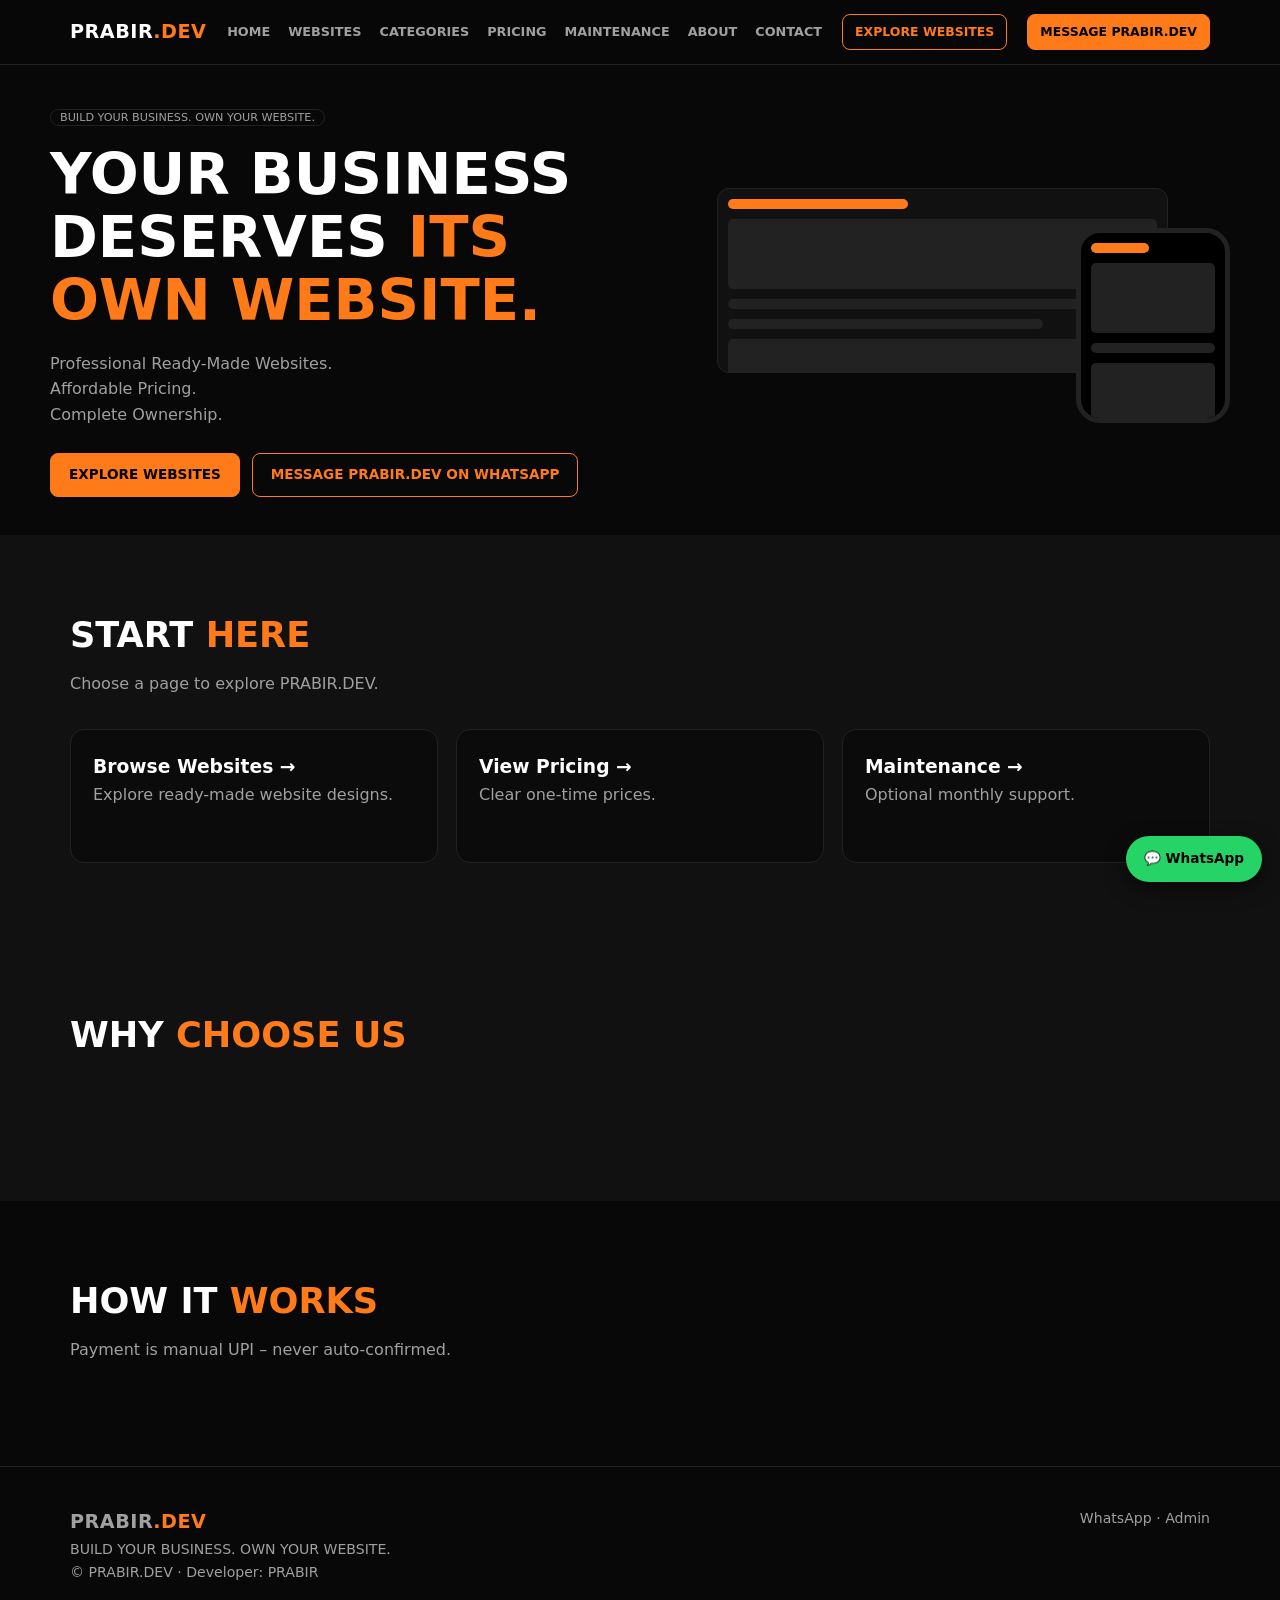
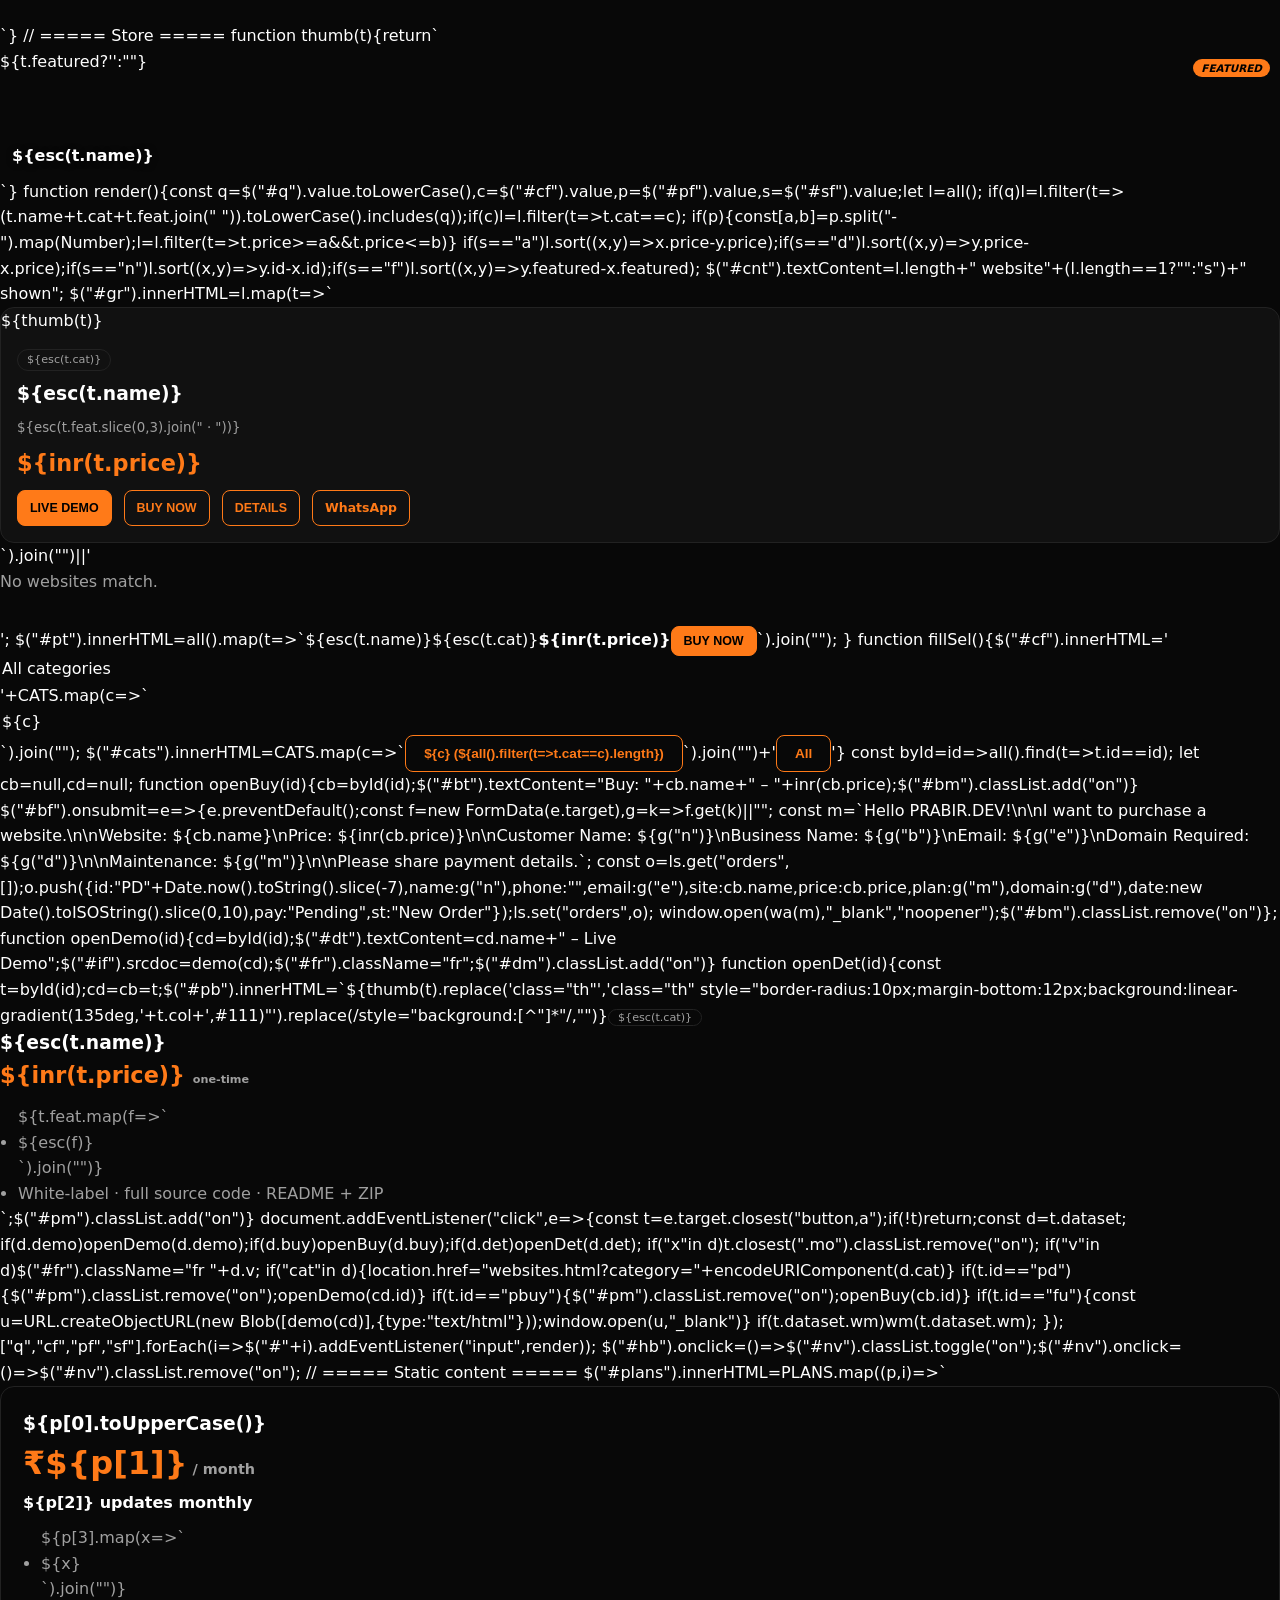
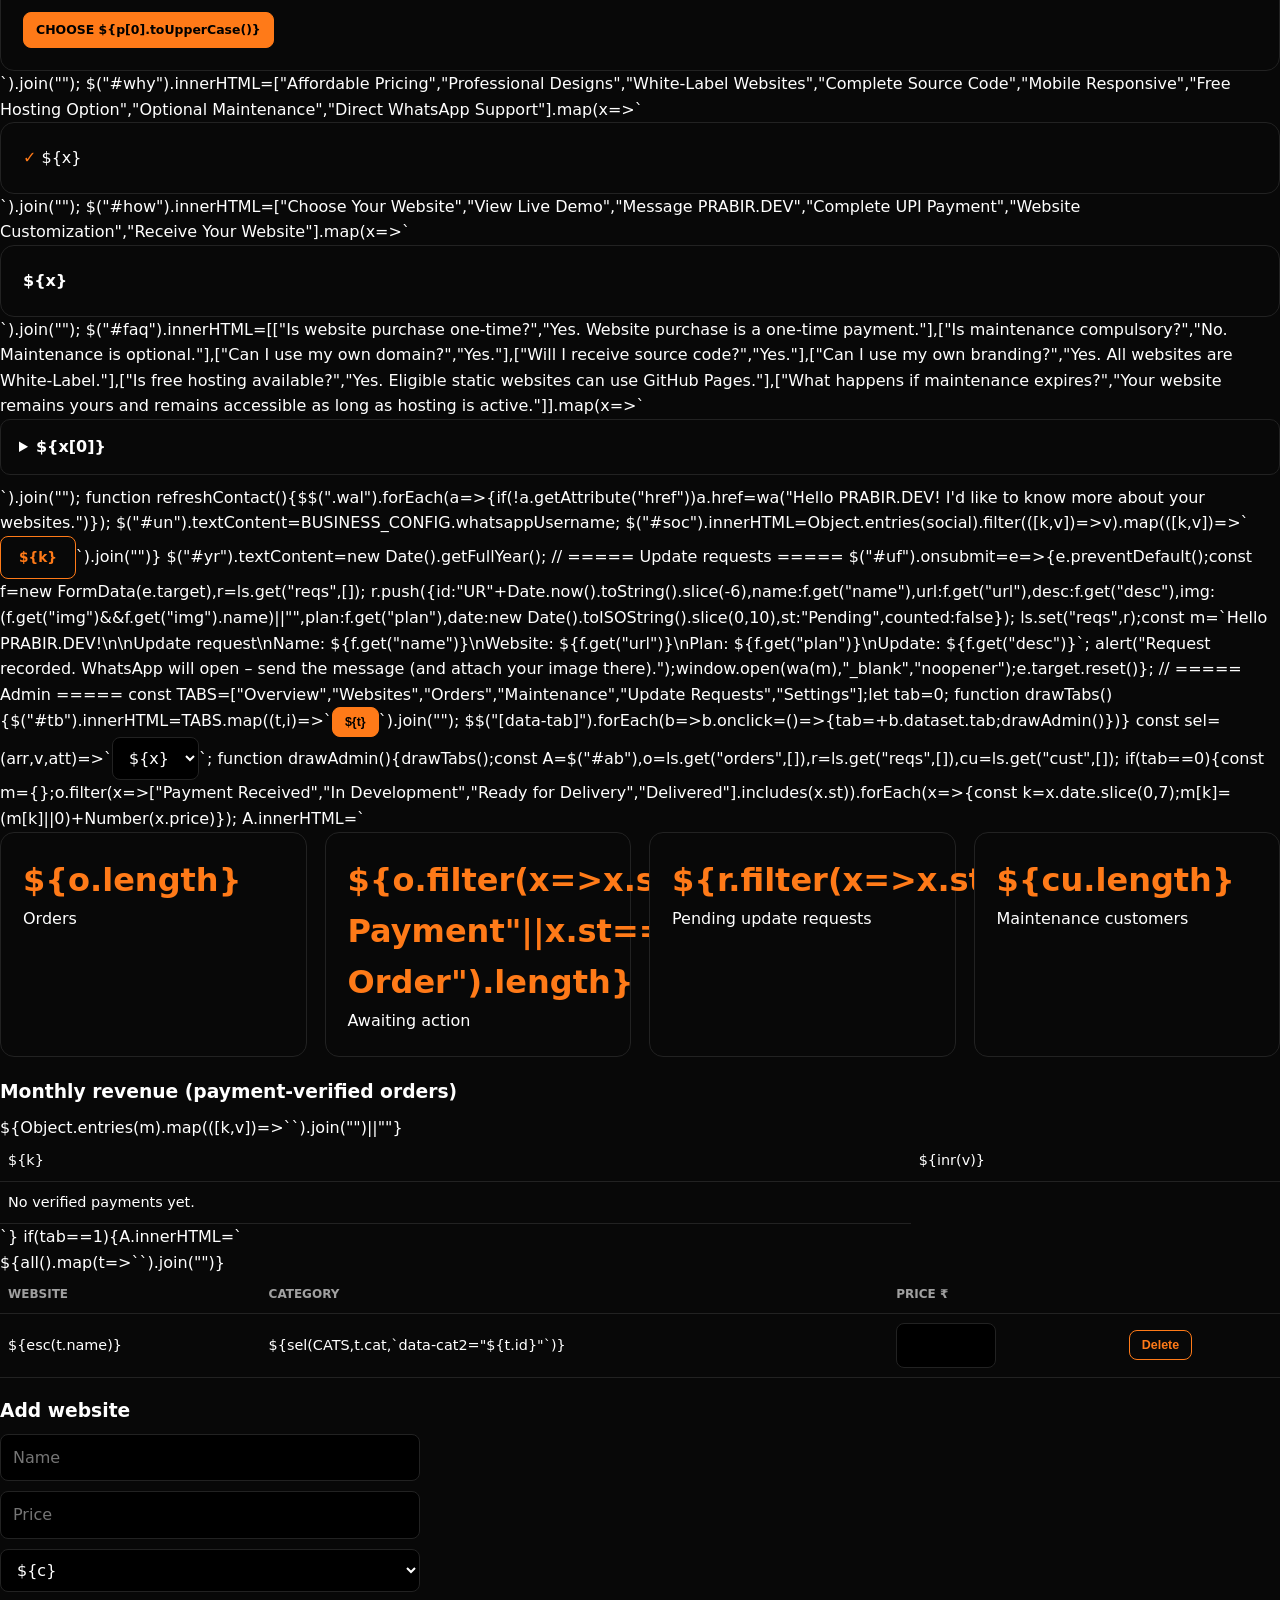
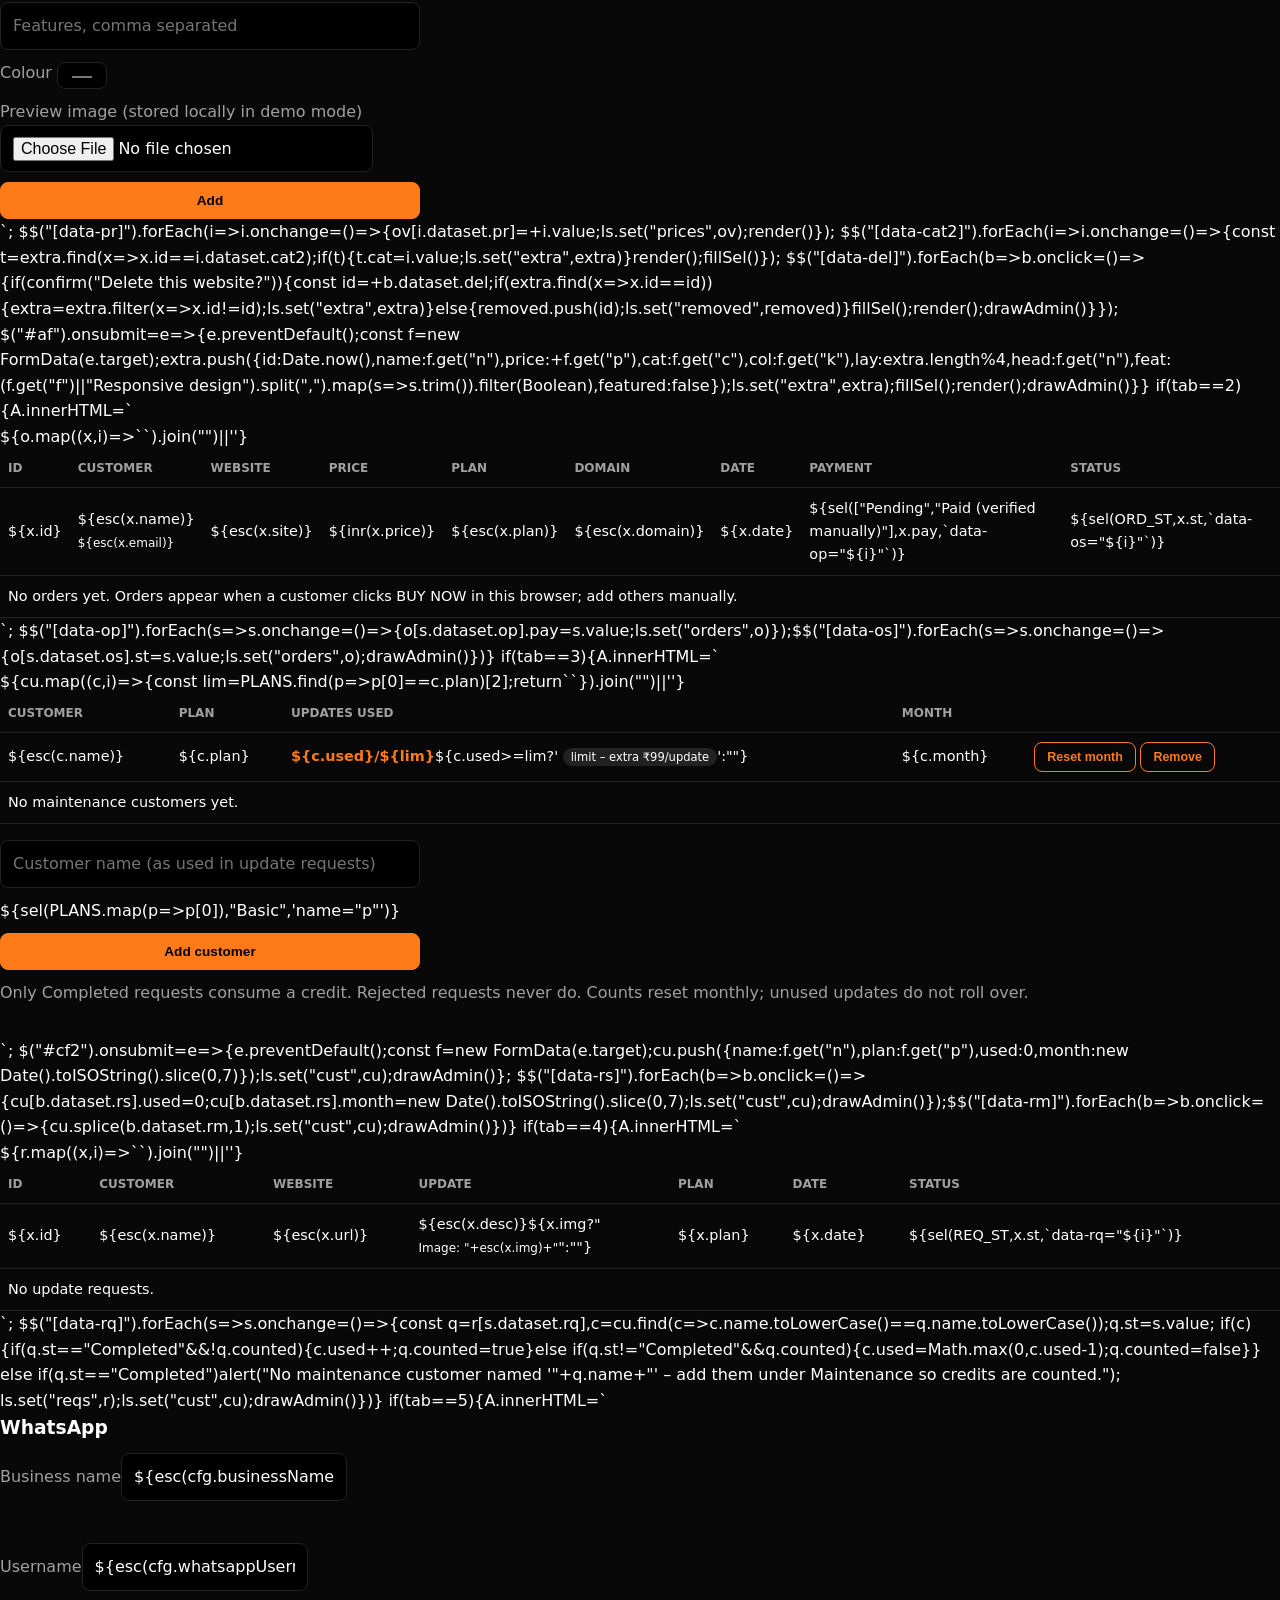
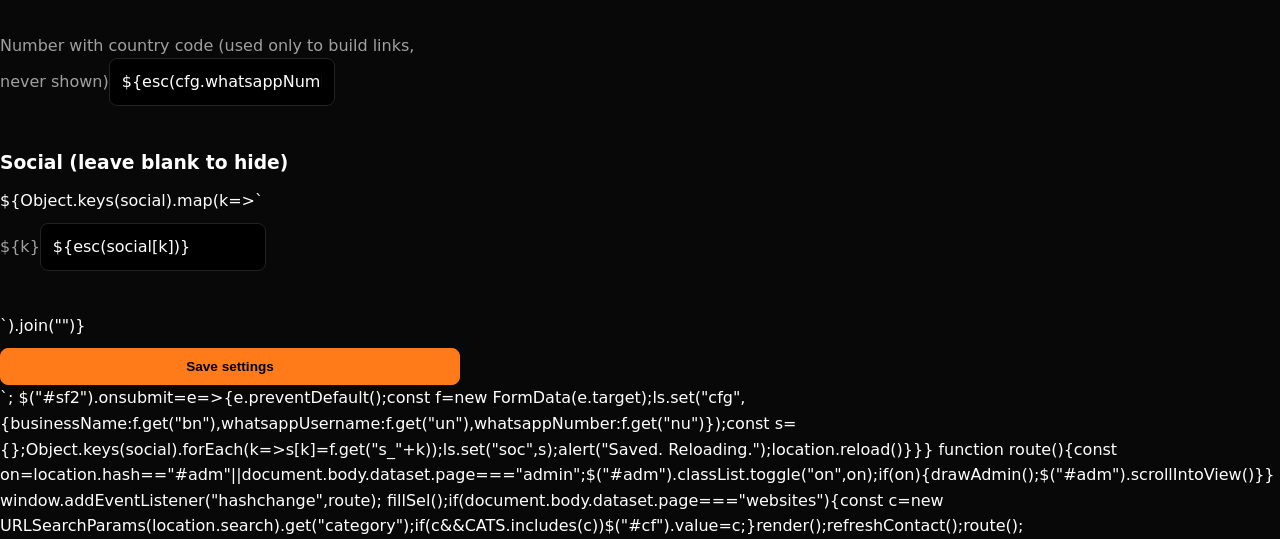
==== index.html @ ef8cecb1 "Publish PRABIR.DEV website with bottom banner ads" ====
<!DOCTYPE html>
<html lang="en"><head><meta charset="utf-8"><meta name="viewport" content="width=device-width,initial-scale=1">
<title>PRABIR.DEV – Home</title>
<meta name="description" content="Buy ready-made, white-label websites from ₹299. Restaurant, clinic, school, portfolio & more. Full source code, WhatsApp ordering. Kolkata, West Bengal.">
<meta property="og:title" content="PRABIR.DEV – Build Your Business. Own Your Website."><meta property="og:description" content="20 ready-made white-label websites with source code. One-time payment."><meta property="og:type" content="website">
<style>
:root{--bg:#080808;--bg2:#111;--ac:#FF7A18;--tx:#fff;--gr:#A0A0A0;--bd:#222}
*{box-sizing:border-box;margin:0}html{scroll-behavior:smooth;scroll-padding-top:70px}
body{background:var(--bg);color:var(--tx);font:16px/1.6 system-ui,-apple-system,"Segoe UI",sans-serif}
a{color:inherit;text-decoration:none}img{max-width:100%}
.w{max-width:1180px;margin:auto;padding:0 20px}section{padding:72px 0}.alt{background:var(--bg2)}
h1{font-size:clamp(2rem,5vw,3.6rem);line-height:1.1}h2{font-size:clamp(1.5rem,3vw,2.2rem);margin-bottom:8px}
.sub{color:var(--gr);margin-bottom:32px}.ac{color:var(--ac)}
.btn{display:inline-block;border:1px solid var(--ac);background:var(--ac);color:#000;padding:10px 18px;border-radius:8px;font-weight:700;cursor:pointer;font-size:.85rem;transition:.2s}
.btn:hover{filter:brightness(1.1);transform:translateY(-1px)}.btn.o{background:none;color:var(--ac)}.btn.s{padding:7px 12px;font-size:.78rem}
header{position:sticky;top:0;z-index:50;background:#080808ee;backdrop-filter:blur(8px);border-bottom:1px solid var(--bd)}
.nav{display:flex;align-items:center;gap:20px;height:64px}.logo{font-weight:800;font-size:1.2rem;letter-spacing:.5px}.logo b{color:var(--ac)}
nav{display:flex;gap:18px;margin-left:auto;font-size:.8rem;font-weight:600;color:var(--gr)}nav a:hover{color:var(--ac)}
.hb{display:none;margin-left:auto;background:none;border:1px solid var(--bd);color:#fff;font-size:1.3rem;border-radius:6px;padding:2px 10px}
.hero{display:grid;grid-template-columns:1.1fr .9fr;gap:40px;align-items:center;padding:70px 0}
.hero p{color:var(--gr);margin:18px 0 26px;white-space:pre-line}.row{display:flex;gap:12px;flex-wrap:wrap}
.mock{position:relative;height:340px}.mock .d{position:absolute;left:0;top:10px;width:88%;height:250px;border:1px solid var(--bd);border-radius:12px;background:var(--bg2);overflow:hidden;animation:fl 6s ease-in-out infinite}
.mock .m{position:absolute;right:0;bottom:0;width:30%;height:270px;border:5px solid #222;border-radius:24px;background:#000;overflow:hidden;animation:fl 6s 1s ease-in-out infinite}
.mock i{display:block;height:10px;margin:10px;border-radius:5px;background:#222}.mock i.a{background:var(--ac);width:40%}.mock i.b{height:70px}
@keyframes fl{50%{transform:translateY(-8px)}}
.bar{display:flex;gap:10px;flex-wrap:wrap;margin-bottom:22px}
input,select,textarea{background:#000;border:1px solid var(--bd);color:#fff;border-radius:8px;padding:10px 12px;font:inherit;max-width:100%}
.bar input{flex:1;min-width:180px}
.grid{display:grid;grid-template-columns:repeat(auto-fill,minmax(250px,1fr));gap:18px}
.card{background:var(--bg2);border:1px solid var(--bd);border-radius:14px;overflow:hidden;display:flex;flex-direction:column;transition:.2s}.card:hover{border-color:var(--ac);transform:translateY(-3px)}
.th{height:130px;position:relative;overflow:hidden}.th span{position:absolute;left:12px;bottom:10px;font-weight:800;color:#fff;text-shadow:0 1px 6px #0008}
.cb{padding:16px;display:flex;flex-direction:column;gap:8px;flex:1}.cb small{color:var(--gr)}.pr{font-size:1.4rem;font-weight:800;color:var(--ac)}
.tag{font-size:.7rem;border:1px solid var(--bd);border-radius:20px;padding:1px 9px;color:var(--gr);align-self:flex-start}
.fe{background:var(--ac);color:#000;font-size:.65rem;font-weight:800;padding:1px 8px;border-radius:10px;position:absolute;right:10px;top:10px}
.cb .row{margin-top:auto}
.g3{display:grid;grid-template-columns:repeat(auto-fit,minmax(230px,1fr));gap:18px}
.box{background:var(--bg);border:1px solid var(--bd);border-radius:14px;padding:22px}.alt .box{background:#0b0b0b}
.box.hl{border-color:var(--ac)}.box ul{padding-left:18px;color:var(--gr);margin:10px 0}.big{font-size:2rem;font-weight:800;color:var(--ac)}
.st{counter-reset:s}.st .box{position:relative;padding-top:34px}.st .box:before{counter-increment:s;content:"0" counter(s);position:absolute;top:8px;left:18px;color:var(--ac);font-weight:800}
table{width:100%;border-collapse:collapse;font-size:.9rem}td,th{padding:9px 8px;border-bottom:1px solid var(--bd);text-align:left;vertical-align:middle}th{color:var(--gr);font-size:.75rem;text-transform:uppercase}
.tw{overflow-x:auto}details{background:var(--bg);border:1px solid var(--bd);border-radius:10px;padding:14px 18px;margin-bottom:10px}summary{cursor:pointer;font-weight:600}details p{color:var(--gr);margin-top:8px}
form.f{display:grid;gap:10px}
footer{border-top:1px solid var(--bd);padding:40px 0;color:var(--gr);font-size:.88rem}footer .w{display:flex;justify-content:space-between;gap:20px;flex-wrap:wrap}
.fw{position:fixed;right:18px;bottom:18px;z-index:60;background:#25D366;color:#000;font-weight:800;border-radius:30px;padding:12px 18px;box-shadow:0 6px 20px #0008;font-size:.85rem}
.mo{position:fixed;inset:0;background:#000c;z-index:100;display:none;align-items:center;justify-content:center;padding:14px}.mo.on{display:flex}
.md{background:var(--bg2);border:1px solid var(--bd);border-radius:14px;width:100%;max-width:520px;max-height:92vh;overflow:auto;padding:22px}.md.lg{max-width:1100px;height:92vh;display:flex;flex-direction:column}
.md label{display:block;font-size:.8rem;color:var(--gr);margin-top:10px}.md input,.md select,.md textarea{width:100%}
.fr{flex:1;display:flex;justify-content:center;background:#000;border-radius:10px;overflow:hidden;margin-top:12px}.fr iframe{border:0;background:#fff;width:100%;height:100%;transition:.3s}.fr.mob iframe{width:375px;border-left:1px solid #333;border-right:1px solid #333}
#adm{display:none}#adm.on{display:block}.tabs{display:flex;gap:8px;flex-wrap:wrap;margin:14px 0}.tabs .btn.on{background:var(--ac);color:#000}.tabs .btn{background:none;color:var(--ac)}
.warn{background:#2a1a0a;border:1px solid var(--ac);border-radius:10px;padding:12px;font-size:.85rem;margin:10px 0}
.bg{font-size:.72rem;padding:2px 8px;border-radius:10px;background:#222}
@media(max-width:860px){.hero{grid-template-columns:1fr}.mock{height:300px}nav{display:none;position:absolute;top:64px;left:0;right:0;background:#080808;flex-direction:column;padding:16px 20px;border-bottom:1px solid var(--bd)}nav.on{display:flex}.hb{display:block}.nav>.hbtn{display:none}}

/* PRABIR.DEV multi-page layout */
html,body{height:auto;min-height:100%;overflow-x:hidden;overflow-y:auto}body{min-height:100vh}main{display:block}main>section{display:none}body[data-page="home"] main>section[data-page="home"],body[data-page="websites"] main>section[data-page="websites"],body[data-page="categories"] main>section[data-page="categories"],body[data-page="pricing"] main>section[data-page="pricing"],body[data-page="maintenance"] main>section[data-page="maintenance"],body[data-page="about"] main>section[data-page="about"],body[data-page="faq"] main>section[data-page="faq"],body[data-page="contact"] main>section[data-page="contact"],body[data-page="admin"] main>section[data-page="admin"]{display:block}body[data-page="home"] .hero{padding:38px 0;min-height:0}body[data-page="home"] .mock{height:245px}body[data-page="home"] .mock .d{height:185px}body[data-page="home"] .mock .m{height:195px}footer{margin-top:0}section{scroll-margin-top:80px}nav a.active{color:var(--ac)}
</style></head><body data-page="home">
<header><div class="w nav"><a class="logo" href="index.html">PRABIR<b>.DEV</b></a>
<nav id="nv" aria-label="Main"><a href="index.html">HOME</a><a href="websites.html">WEBSITES</a><a href="categories.html">CATEGORIES</a><a href="pricing.html">PRICING</a><a href="maintenance.html">MAINTENANCE</a><a href="about.html">ABOUT</a><a href="contact.html">CONTACT</a></nav>
<a class="btn s o hbtn" href="websites.html">EXPLORE WEBSITES</a><a class="btn s hbtn wal" target="_blank" rel="noopener">MESSAGE PRABIR.DEV</a>
<button class="hb" id="hb" aria-label="Menu">☰</button></div></header>
<main>
<section data-page="home" id="home" style="padding:0"><div class="w hero"><div><span class="tag">BUILD YOUR BUSINESS. OWN YOUR WEBSITE.</span><h1 style="margin-top:14px">YOUR BUSINESS DESERVES <span class="ac">ITS OWN WEBSITE.</span></h1>
<p>Professional Ready-Made Websites.
Affordable Pricing.
Complete Ownership.</p><div class="row"><a class="btn" href="websites.html">EXPLORE WEBSITES</a><a class="btn o wal" target="_blank" rel="noopener">MESSAGE PRABIR.DEV ON WHATSAPP</a></div></div>
<div class="mock" aria-hidden="true"><div class="d"><i class="a"></i><i class="b"></i><i></i><i style="width:70%"></i><i class="b"></i></div><div class="m"><i class="a"></i><i class="b"></i><i></i><i class="b"></i></div></div></div></section>
<section data-page="home" class="alt"><div class="w"><h2>START <span class="ac">HERE</span></h2><p class="sub">Choose a page to explore PRABIR.DEV.</p><div class="g3"><a class="box" href="websites.html"><h3>Browse Websites →</h3><p class="sub">Explore ready-made website designs.</p></a><a class="box" href="pricing.html"><h3>View Pricing →</h3><p class="sub">Clear one-time prices.</p></a><a class="box" href="maintenance.html"><h3>Maintenance →</h3><p class="sub">Optional monthly support.</p></a></div></div></section>

<section data-page="websites" id="websites" class="alt"><div class="w"><h2>READY-MADE <span class="ac">WEBSITES</span></h2><p class="sub">20 templates · one-time price · white-label · full source code.</p>
<div class="bar"><input id="q" type="search" placeholder="Search websites…" aria-label="Search"><select id="cf" aria-label="Category"></select><select id="pf" aria-label="Price"><option value="">Any price</option><option value="0-499">Up to ₹499</option><option value="500-999">₹500–₹999</option><option value="1000-1999">₹1,000–₹1,999</option><option value="2000-99999">₹2,000+</option></select><select id="sf" aria-label="Sort"><option value="">Default order</option><option value="a">Price: Low → High</option><option value="d">Price: High → Low</option><option value="n">Latest</option><option value="f">Featured first</option></select></div>
<p class="sub" id="cnt"></p><div class="grid" id="gr"></div></div></section>

<section data-page="categories" id="categories"><div class="w"><h2>BROWSE BY <span class="ac">CATEGORY</span></h2><p class="sub">Click a category to filter the store.</p><div class="row" id="cats"></div></div></section>

<section data-page="pricing" id="pricing" class="alt"><div class="w"><h2>WEBSITE <span class="ac">PRICING</span></h2><p class="sub">One-Time Purchase · No Mandatory Subscription · White-Label Delivery · Complete Source Code</p><div class="tw"><table><thead><tr><th>Website</th><th>Category</th><th>Price</th><th></th></tr></thead><tbody id="pt"></tbody></table></div></div></section>

<section data-page="maintenance" id="maintenance"><div class="w"><h2>MONTHLY <span class="ac">MAINTENANCE</span></h2><p class="sub">Optional. Domain and hosting are separate.</p><div class="g3" id="plans"></div>
<div class="g3" style="margin-top:18px"><div class="box"><h3>Extra Update</h3><div class="big">₹99</div><p class="sub">per update</p></div><div class="box"><h3>Additional Services</h3><ul><li>New Section: ₹149+</li><li>Design Modification: ₹199+</li><li>Advanced Features: Custom Quote</li></ul></div>
<div class="box"><h3>Rules</h3><ul><li>Updates reset monthly; unused do not roll over</li><li>Maintenance is optional</li><li>Website stays accessible after cancellation</li><li>Major redesign not included</li></ul></div></div>
<div class="box" style="margin-top:24px"><h3>Request a Website Update</h3><p class="sub">For maintenance customers.</p><form class="f" id="uf"><input name="name" placeholder="Customer name" required><input name="url" type="url" placeholder="Website URL (https://…)" required><select name="plan"><option>Basic</option><option>Standard</option><option>Premium</option></select><textarea name="desc" rows="3" placeholder="Describe the update" required></textarea><input name="img" type="file" accept="image/*"><button class="btn">SEND UPDATE REQUEST</button></form></div></div></section>

<section data-page="home" class="alt"><div class="w"><h2>WHY <span class="ac">CHOOSE US</span></h2><p class="sub">&nbsp;</p><div class="g3" id="why"></div></div></section>
<section data-page="home"><div class="w"><h2>HOW IT <span class="ac">WORKS</span></h2><p class="sub">Payment is manual UPI – never auto-confirmed.</p><div class="g3 st" id="how"></div></div></section>

<section data-page="about" id="about" class="alt"><div class="w"><h2>ABOUT <span class="ac">PRABIR.DEV</span></h2><p style="max-width:760px;color:var(--gr)">PRABIR.DEV is a digital website service brand providing affordable, professional and modern ready-made websites. Our mission is to help businesses, entrepreneurs and individuals establish their online presence with professional websites at affordable prices.</p><p style="margin-top:12px"><b>Developer:</b> PRABIR · Kolkata, West Bengal</p></div></section>

<section data-page="faq" id="faqpage"><div class="w"><h2>FREQUENTLY ASKED <span class="ac">QUESTIONS</span></h2><p class="sub">&nbsp;</p><div id="faq" style="max-width:800px"></div></div></section>

<section data-page="contact" id="contact" class="alt"><div class="w"><h2>CONTACT <span class="ac">PRABIR.DEV</span></h2><p class="sub">Developer: PRABIR · WhatsApp Business: <span id="un"></span></p><div class="row"><a class="btn wal" target="_blank" rel="noopener">MESSAGE PRABIR.DEV ON WHATSAPP</a><span id="soc" class="row"></span></div></div></section>
</main>
<footer><div class="w"><div><div class="logo">PRABIR<b>.DEV</b></div><p>BUILD YOUR BUSINESS. OWN YOUR WEBSITE.</p><p>© <span id="yr"></span> PRABIR.DEV · Developer: PRABIR</p></div><div><a class="wal" target="_blank" rel="noopener">WhatsApp</a> · <a href="admin.html#adm" id="al">Admin</a></div></div></footer>
<a class="fw wal" target="_blank" rel="noopener">💬 WhatsApp</a>

<section data-page="admin" id="adm" class="alt"><div class="w"><h2>ADMIN <span class="ac">DASHBOARD</span> <a href="index.html" class="btn s o" id="ax">Close</a></h2>
<div class="warn"><b>Demo mode:</b> data is stored only in this browser (localStorage) and there is no login. A static site cannot protect credentials or customers' data. For production, connect Firebase or Supabase Auth + database and never put secret keys in front-end JavaScript.</div>
<div class="tabs" id="tb"></div><div id="ab"></div></div></section>

<div class="mo" id="bm"><div class="md"><h3 id="bt">Buy</h3><form id="bf"><label>Your name<input name="n" required></label><label>Business name<input name="b"></label><label>Email<input name="e" type="email"></label><label>Domain required?<select name="d"><option>Yes</option><option>No</option></select></label><label>Maintenance<select name="m"><option>None</option><option>Basic</option><option>Standard</option><option>Premium</option></select></label><div class="row" style="margin-top:16px"><button class="btn">OPEN WHATSAPP</button><button type="button" class="btn o" data-x>Cancel</button></div></form><p class="sub" style="margin-top:12px;font-size:.8rem">Payment details are shared on WhatsApp. Payment is verified manually.</p></div></div>
<div class="mo" id="dm"><div class="md lg"><div class="row" style="align-items:center"><h3 id="dt" style="margin-right:auto"></h3><button class="btn s o" data-v="">Desktop</button><button class="btn s o" data-v="mob">Mobile</button><button class="btn s o" id="fu">Full Preview ↗</button><button class="btn s" data-x>Close</button></div><div class="fr" id="fr"><iframe id="if" title="Live demo"></iframe></div></div></div>
<div class="mo" id="pm"><div class="md"><div id="pb"></div><div class="row" style="margin-top:16px"><button class="btn" id="pd">LIVE DEMO</button><button class="btn o" id="pbuy">BUY NOW</button><a class="btn o wal" target="_blank" rel="noopener">WHATSAPP</a><button class="btn o" data-x>Close</button></div></div></div>

<script>
(function(){const p=(location.pathname.split('/').pop()||'index.html').replace('.html','');const valid=['index','websites','categories','pricing','maintenance','about','faq','contact','admin'];document.body.dataset.page=valid.includes(p)?(p==='index'?'home':p):'home';const map={home:'index.html',websites:'websites.html',categories:'categories.html',pricing:'pricing.html',maintenance:'maintenance.html',about:'about.html',faq:'faq.html',contact:'contact.html'};document.querySelectorAll('#nv a').forEach(a=>{const key=a.textContent.trim().toLowerCase();if(map[key])a.href=map[key];});const hb=document.getElementById('hb'),nv=document.getElementById('nv');if(hb&&nv)hb.addEventListener('click',()=>nv.classList.toggle('on'));if(nv)nv.querySelectorAll('a').forEach(a=>a.addEventListener('click',()=>nv.classList.remove('on')));})();
</script>
<script>
// ===== Central configuration (edit here) =====
// NOTE: wa.me/@username is not verified as supported, so the phone-based link is used for all buttons.
const BUSINESS_CONFIG={businessName:"PRABIR.DEV",whatsappUsername:"@prabir.dev",whatsappNumber:"918777824316",whatsappFallback:"https://wa.me/918777824316"};
const SOCIAL={Facebook:"",Instagram:"",Email:""}; // add real URLs; empty = hidden
const CATS=["Business","Restaurant","Education","Healthcare","Portfolio","Professional","Online Store","Travel","Personal"];
// name, price, category, colour, layout(0-3), headline, features
const T=[
["Restaurant Website",999,"Restaurant","#e8590c",0,"Fresh food, served warm","Online menu|Table booking form|Gallery|Opening hours|Map section"],
["Hotel & Resort Website",1999,"Travel","#0b7285",1,"Stay somewhere unforgettable","Room listings|Booking enquiry|Amenities|Gallery|Location map"],
["Photography Website",799,"Portfolio","#adb5bd",2,"Moments, framed","Masonry gallery|Packages|Booking form|About photographer"],
["Personal Portfolio",499,"Personal","#7048e8",3,"Hi, I design & build things","Projects|Skills|Resume link|Contact form"],
["Coaching Centre",1499,"Education","#2f9e44",0,"Learn. Practise. Succeed.","Courses|Batch timings|Faculty|Admission enquiry"],
["School Website",1999,"Education","#1971c2",1,"A place to grow","Notices|Admissions|Faculty|Gallery|Contact"],
["Real Estate",1499,"Business","#c92a2a",2,"Find the property that fits","Property listings|Filters|Enquiry form|Agent profile"],
["Medical Clinic",999,"Healthcare","#0ca678",3,"Care you can trust","Doctor profiles|Appointment form|Services|Timings"],
["Gym & Fitness",799,"Business","#f03e3e",0,"Train harder. Live better.","Memberships|Trainers|Class timetable|Join form"],
["Beauty Salon",799,"Business","#d6336c",1,"Look good, feel great","Services & rates|Gallery|Booking form|Offers"],
["E-commerce",2999,"Online Store","#e67700",2,"Shop the collection","Product grid|Cart (front-end)|Categories|WhatsApp checkout"],
["Digital Agency",999,"Professional","#4263eb",3,"We grow brands online","Services|Case studies|Team|Contact"],
["Travel Agency",999,"Travel","#1098ad",0,"Your next trip starts here","Tour packages|Destinations|Enquiry form|Gallery"],
["Wedding Planner",799,"Business","#b5446e",1,"Your day, perfectly planned","Packages|Gallery|Services|Enquiry form"],
["Electronics Shop",999,"Online Store","#364fc7",2,"Latest gadgets, best prices","Product showcase|Brands|Offers|Store location"],
["Grocery Store",999,"Online Store","#37b24d",3,"Fresh groceries, every day","Categories|Offers|Order on WhatsApp|Delivery areas"],
["Xerox & Printing",499,"Business","#495057",0,"Print. Copy. Done.","Services & rates|Upload & order|Timings|Location"],
["Lawyer Portfolio",799,"Professional","#8a6d3b",1,"Clear advice. Strong representation.","Practice areas|Attorney profile|Consultation form|Contact"],
["Event Management",999,"Business","#9c36b5",2,"Events people remember","Event types|Gallery|Packages|Enquiry form"],
["Digital Visiting Card",299,"Personal","#ff7a18",3,"Your business card, online","One-page profile|Save contact|Social links|WhatsApp button"]
].map((a,i)=>({id:i+1,name:a[0],price:a[1],cat:a[2],col:a[3],lay:a[4],head:a[5],feat:a[6].split("|"),featured:[1,5,11,12,20].includes(i+1)}));
const PLANS=[["Basic",199,2,["Image updates","Text updates","Contact changes","Small content updates"]],["Standard",399,5,["All Basic features","Product updates","Service updates","Priority support"]],["Premium",799,12,["All Standard features","Small design adjustments","Priority support","Monthly maintenance report"]]];
const ORD_ST=["New Order","Awaiting Payment","Payment Received","In Development","Ready for Delivery","Delivered","Cancelled"];
const REQ_ST=["Pending","Approved","In Progress","Completed","Rejected"];
const $=s=>document.querySelector(s),$$=s=>[...document.querySelectorAll(s)];
const ls={get(k,d){try{return JSON.parse(localStorage.getItem("pd_"+k))??d}catch(e){return d}},set(k,v){try{localStorage.setItem("pd_"+k,JSON.stringify(v))}catch(e){}}};
const esc=s=>String(s??"").replace(/[&<>"']/g,c=>({"&":"&amp;","<":"&lt;",">":"&gt;",'"':"&quot;","'":"&#39;"}[c]));
const inr=n=>"₹"+Number(n).toLocaleString("en-IN");
const wa=m=>BUSINESS_CONFIG.whatsappFallback+(m?"?text="+encodeURIComponent(m):"");
let cfg=Object.assign({},BUSINESS_CONFIG,ls.get("cfg",{}));
if(cfg.whatsappNumber)cfg.whatsappFallback="https://wa.me/"+cfg.whatsappNumber.replace(/\D/g,"");
Object.assign(BUSINESS_CONFIG,cfg);
let social=Object.assign({},SOCIAL,ls.get("soc",{}));
let ov=ls.get("prices",{}),extra=ls.get("extra",[]),removed=ls.get("removed",[]);
const all=()=>T.concat(extra).filter(t=>!removed.includes(t.id)).map(t=>({...t,price:ov[t.id]??t.price}));
const cur={cat:""};
// ===== Demo generator: 4 layouts × per-template colours/content =====
function demo(t){const c=t.col,L=t.lay,f=t.feat;
const cards=f.map((x,i)=>`<div class="c"><div class="n">${i+1}</div><h3>${esc(x)}</h3><p>Fully editable section for your ${esc(t.name.toLowerCase())}.</p></div>`).join("");
const imgs=[1,2,3,4,5,6].map(i=>`<div class="im" style="background:linear-gradient(${i*50}deg,${c},#222)"></div>`).join("");
const nav=`<nav><b>Your Brand</b><span><a href="#a">Home</a><a href="#b">Features</a><a href="#c">Contact</a></span></nav>`;
const hero=[`<header id="a" class="h0"><div><h1>${esc(t.head)}</h1><p>Replace this text with your own business description.</p><a class="b">Get Started</a></div><div class="pic"></div></header>`,
`<header id="a" class="h1"><h1>${esc(t.head)}</h1><p>Your tagline goes here – edit in seconds.</p><a class="b">Contact Us</a></header>`,
`<header id="a" class="h2"><h1>${esc(t.head)}</h1></header><div class="gal">${imgs}</div>`,
`<header id="a" class="h3"><small>Hello, welcome</small><h1>${esc(t.head)}</h1><p>Short intro about you or your business.</p><a class="b">Say Hello</a></header>`][L];
return`<!DOCTYPE html><html><head><meta charset="utf-8"><meta name="viewport" content="width=device-width,initial-scale=1"><style>
:root{--c:${c}}*{box-sizing:border-box;margin:0}body{font-family:system-ui,sans-serif;color:${L==3?"#eee":"#222"};background:${L==3?"#0d0d12":L==1?"#f7f7f9":"#fff"};line-height:1.6}
nav{display:flex;justify-content:space-between;padding:16px 6%;${L==1?"justify-content:center;gap:30px;":""}border-bottom:1px solid #8883}nav a{margin-left:16px;font-size:.9rem;color:inherit}nav b{color:var(--c)}
.h0{display:grid;grid-template-columns:1fr 1fr;gap:30px;align-items:center;padding:60px 6%}.pic{height:260px;border-radius:${L==0?"130px 20px":"20px"};background:linear-gradient(135deg,var(--c),#222)}
.h1{text-align:center;padding:90px 6%;background:var(--c);color:#fff}.h2{padding:50px 6% 20px;text-align:left}.h3{padding:90px 6%;max-width:760px}.h3 small{color:var(--c)}
h1{font-size:clamp(1.8rem,5vw,3rem);line-height:1.15;margin-bottom:12px}.b{display:inline-block;margin-top:18px;background:var(--c);color:#fff;padding:10px 22px;border-radius:${L==3?"30px":"6px"};${L==1?"background:#fff;color:#222;":""}}
.gal{display:grid;grid-template-columns:repeat(3,1fr);gap:8px;padding:0 6% 30px}.im{aspect-ratio:1}
section{padding:50px 6%}h2{margin-bottom:20px}.g{display:grid;grid-template-columns:${L==3?"1fr":"repeat(auto-fit,minmax(200px,1fr))"};gap:16px}
.c{border:1px solid #8884;border-radius:${L==1?"18px":"8px"};padding:20px;${L==3?"display:flex;gap:16px;align-items:center;":""}${L==1?"box-shadow:0 6px 20px #0001;background:#fff;":""}}.n{background:var(--c);color:#fff;width:34px;height:34px;border-radius:50%;display:grid;place-items:center;margin-bottom:8px;flex:none}.c p{font-size:.85rem;opacity:.7}
form{display:grid;gap:10px;max-width:420px}input,textarea{padding:10px;border:1px solid #8886;border-radius:6px;font:inherit;background:transparent;color:inherit}button{background:var(--c);color:#fff;border:0;padding:10px;border-radius:6px}
footer{padding:24px 6%;text-align:center;font-size:.8rem;opacity:.6;border-top:1px solid #8883}
@media(max-width:640px){.h0{grid-template-columns:1fr}}
/* PRABIR.DEV multi-page layout */
html,body{height:auto;min-height:100%;overflow-x:hidden;overflow-y:auto}body{min-height:100vh}main{display:block}main>section{display:none}body[data-page="home"] main>section[data-page="home"],body[data-page="websites"] main>section[data-page="websites"],body[data-page="categories"] main>section[data-page="categories"],body[data-page="pricing"] main>section[data-page="pricing"],body[data-page="maintenance"] main>section[data-page="maintenance"],body[data-page="about"] main>section[data-page="about"],body[data-page="faq"] main>section[data-page="faq"],body[data-page="contact"] main>section[data-page="contact"],body[data-page="admin"] main>section[data-page="admin"]{display:block}body[data-page="home"] .hero{padding:38px 0;min-height:0}body[data-page="home"] .mock{height:245px}body[data-page="home"] .mock .d{height:185px}body[data-page="home"] .mock .m{height:195px}footer{margin-top:0}section{scroll-margin-top:80px}nav a.active{color:var(--ac)}
</style></head><body data-page="home">${nav}${hero}
<section id="b"><h2>What we offer</h2><div class="g">${cards}</div></section>
<section id="c"><h2>Get in touch</h2><form onsubmit="return false"><input placeholder="Name"><input placeholder="Phone"><textarea rows="3" placeholder="Message"></textarea><button>Send</button></form></section>
<footer>© Your Business Name · All rights reserved</footer>
<!-- PRABIR.DEV bottom banner ad only -->
<div style="text-align:center;padding:24px 10px 10px;max-width:1180px;margin:0 auto;">
<div style="font-size:11px;color:#888;letter-spacing:1px;margin-bottom:6px;">ADVERTISEMENT</div>
<script async="async" data-cfasync="false" src="https://bicea.org/21/929e928b744353fa1c17f8f024b5cfbb"></script>
<div id="container-929e928b744353fa1c17f8f024b5cfbb"></div>
</div>
</body></html>`}
// ===== Store =====
function thumb(t){return`<div class="th" style="background:linear-gradient(135deg,${t.col},#111)">${t.featured?'<em class="fe">FEATURED</em>':""}<span>${esc(t.name)}</span></div>`}
function render(){const q=$("#q").value.toLowerCase(),c=$("#cf").value,p=$("#pf").value,s=$("#sf").value;let l=all();
if(q)l=l.filter(t=>(t.name+t.cat+t.feat.join(" ")).toLowerCase().includes(q));if(c)l=l.filter(t=>t.cat==c);
if(p){const[a,b]=p.split("-").map(Number);l=l.filter(t=>t.price>=a&&t.price<=b)}
if(s=="a")l.sort((x,y)=>x.price-y.price);if(s=="d")l.sort((x,y)=>y.price-x.price);if(s=="n")l.sort((x,y)=>y.id-x.id);if(s=="f")l.sort((x,y)=>y.featured-x.featured);
$("#cnt").textContent=l.length+" website"+(l.length==1?"":"s")+" shown";
$("#gr").innerHTML=l.map(t=>`<article class="card">${thumb(t)}<div class="cb"><span class="tag">${esc(t.cat)}</span><h3>${esc(t.name)}</h3><small>${esc(t.feat.slice(0,3).join(" · "))}</small><div class="pr">${inr(t.price)}</div><div class="row"><button class="btn s" data-demo="${t.id}">LIVE DEMO</button><button class="btn s o" data-buy="${t.id}">BUY NOW</button><button class="btn s o" data-det="${t.id}">DETAILS</button><a class="btn s o wal" target="_blank" rel="noopener" href="${wa("Hello PRABIR.DEV! I'm interested in: "+t.name+" ("+inr(t.price)+")")}">WhatsApp</a></div></div></article>`).join("")||'<p class="sub">No websites match.</p>';
$("#pt").innerHTML=all().map(t=>`<tr><td>${esc(t.name)}</td><td>${esc(t.cat)}</td><td class="ac"><b>${inr(t.price)}</b></td><td><button class="btn s" data-buy="${t.id}">BUY NOW</button></td></tr>`).join("");
}
function fillSel(){$("#cf").innerHTML='<option value="">All categories</option>'+CATS.map(c=>`<option>${c}</option>`).join("");
$("#cats").innerHTML=CATS.map(c=>`<button class="btn o" data-cat="${c}">${c} (${all().filter(t=>t.cat==c).length})</button>`).join("")+'<button class="btn o" data-cat="">All</button>'}
const byId=id=>all().find(t=>t.id==id);
let cb=null,cd=null;
function openBuy(id){cb=byId(id);$("#bt").textContent="Buy: "+cb.name+" – "+inr(cb.price);$("#bm").classList.add("on")}
$("#bf").onsubmit=e=>{e.preventDefault();const f=new FormData(e.target),g=k=>f.get(k)||"";
const m=`Hello PRABIR.DEV!\n\nI want to purchase a website.\n\nWebsite: ${cb.name}\nPrice: ${inr(cb.price)}\n\nCustomer Name: ${g("n")}\nBusiness Name: ${g("b")}\nEmail: ${g("e")}\nDomain Required: ${g("d")}\n\nMaintenance: ${g("m")}\n\nPlease share payment details.`;
const o=ls.get("orders",[]);o.push({id:"PD"+Date.now().toString().slice(-7),name:g("n"),phone:"",email:g("e"),site:cb.name,price:cb.price,plan:g("m"),domain:g("d"),date:new Date().toISOString().slice(0,10),pay:"Pending",st:"New Order"});ls.set("orders",o);
window.open(wa(m),"_blank","noopener");$("#bm").classList.remove("on")};
function openDemo(id){cd=byId(id);$("#dt").textContent=cd.name+" – Live Demo";$("#if").srcdoc=demo(cd);$("#fr").className="fr";$("#dm").classList.add("on")}
function openDet(id){const t=byId(id);cd=cb=t;$("#pb").innerHTML=`${thumb(t).replace('class="th"','class="th" style="border-radius:10px;margin-bottom:12px;background:linear-gradient(135deg,'+t.col+',#111)"').replace(/style="background:[^"]*"/,"")}<span class="tag">${esc(t.cat)}</span><h3>${esc(t.name)}</h3><div class="pr">${inr(t.price)} <small style="font-size:.7rem;color:var(--gr)">one-time</small></div><ul style="padding-left:18px;color:var(--gr);margin-top:10px">${t.feat.map(f=>`<li>${esc(f)}</li>`).join("")}<li>White-label · full source code · README + ZIP</li></ul>`;$("#pm").classList.add("on")}
document.addEventListener("click",e=>{const t=e.target.closest("button,a");if(!t)return;const d=t.dataset;
if(d.demo)openDemo(d.demo);if(d.buy)openBuy(d.buy);if(d.det)openDet(d.det);
if("x"in d)t.closest(".mo").classList.remove("on");
if("v"in d)$("#fr").className="fr "+d.v;
if("cat"in d){location.href="websites.html?category="+encodeURIComponent(d.cat)}
if(t.id=="pd"){$("#pm").classList.remove("on");openDemo(cd.id)}
if(t.id=="pbuy"){$("#pm").classList.remove("on");openBuy(cb.id)}
if(t.id=="fu"){const u=URL.createObjectURL(new Blob([demo(cd)],{type:"text/html"}));window.open(u,"_blank")}
if(t.dataset.wm)wm(t.dataset.wm);
});
["q","cf","pf","sf"].forEach(i=>$("#"+i).addEventListener("input",render));
$("#hb").onclick=()=>$("#nv").classList.toggle("on");$("#nv").onclick=()=>$("#nv").classList.remove("on");
// ===== Static content =====
$("#plans").innerHTML=PLANS.map((p,i)=>`<div class="box ${i==1?"hl":""}"><h3>${p[0].toUpperCase()}</h3><div class="big">₹${p[1]}<small style="font-size:.9rem;color:var(--gr)"> / month</small></div><b>${p[2]} updates monthly</b><ul>${p[3].map(x=>`<li>${x}</li>`).join("")}</ul><a class="btn s wal" target="_blank" rel="noopener" href="${wa("Hello PRABIR.DEV! I want the "+p[0]+" maintenance plan (₹"+p[1]+"/month).")}">CHOOSE ${p[0].toUpperCase()}</a></div>`).join("");
$("#why").innerHTML=["Affordable Pricing","Professional Designs","White-Label Websites","Complete Source Code","Mobile Responsive","Free Hosting Option","Optional Maintenance","Direct WhatsApp Support"].map(x=>`<div class="box"><b class="ac">✓</b> ${x}</div>`).join("");
$("#how").innerHTML=["Choose Your Website","View Live Demo","Message PRABIR.DEV","Complete UPI Payment","Website Customization","Receive Your Website"].map(x=>`<div class="box"><b>${x}</b></div>`).join("");
$("#faq").innerHTML=[["Is website purchase one-time?","Yes. Website purchase is a one-time payment."],["Is maintenance compulsory?","No. Maintenance is optional."],["Can I use my own domain?","Yes."],["Will I receive source code?","Yes."],["Can I use my own branding?","Yes. All websites are White-Label."],["Is free hosting available?","Yes. Eligible static websites can use GitHub Pages."],["What happens if maintenance expires?","Your website remains yours and remains accessible as long as hosting is active."]].map(x=>`<details><summary>${x[0]}</summary><p>${x[1]}</p></details>`).join("");
function refreshContact(){$$(".wal").forEach(a=>{if(!a.getAttribute("href"))a.href=wa("Hello PRABIR.DEV! I'd like to know more about your websites.")});
$("#un").textContent=BUSINESS_CONFIG.whatsappUsername;
$("#soc").innerHTML=Object.entries(social).filter(([k,v])=>v).map(([k,v])=>`<a class="btn o" target="_blank" rel="noopener" href="${esc(k=="Email"&&!/^mailto:/.test(v)?"mailto:"+v:v)}">${k}</a>`).join("")}
$("#yr").textContent=new Date().getFullYear();
// ===== Update requests =====
$("#uf").onsubmit=e=>{e.preventDefault();const f=new FormData(e.target),r=ls.get("reqs",[]);
r.push({id:"UR"+Date.now().toString().slice(-6),name:f.get("name"),url:f.get("url"),desc:f.get("desc"),img:(f.get("img")&&f.get("img").name)||"",plan:f.get("plan"),date:new Date().toISOString().slice(0,10),st:"Pending",counted:false});
ls.set("reqs",r);const m=`Hello PRABIR.DEV!\n\nUpdate request\nName: ${f.get("name")}\nWebsite: ${f.get("url")}\nPlan: ${f.get("plan")}\nUpdate: ${f.get("desc")}`;
alert("Request recorded. WhatsApp will open – send the message (and attach your image there).");window.open(wa(m),"_blank","noopener");e.target.reset()};
// ===== Admin =====
const TABS=["Overview","Websites","Orders","Maintenance","Update Requests","Settings"];let tab=0;
function drawTabs(){$("#tb").innerHTML=TABS.map((t,i)=>`<button class="btn s ${i==tab?"on":""}" data-tab="${i}">${t}</button>`).join("");
$$("[data-tab]").forEach(b=>b.onclick=()=>{tab=+b.dataset.tab;drawAdmin()})}
const sel=(arr,v,att)=>`<select ${att}>${arr.map(x=>`<option ${x==v?"selected":""}>${x}</option>`).join("")}</select>`;
function drawAdmin(){drawTabs();const A=$("#ab"),o=ls.get("orders",[]),r=ls.get("reqs",[]),cu=ls.get("cust",[]);
if(tab==0){const m={};o.filter(x=>["Payment Received","In Development","Ready for Delivery","Delivered"].includes(x.st)).forEach(x=>{const k=x.date.slice(0,7);m[k]=(m[k]||0)+Number(x.price)});
A.innerHTML=`<div class="g3"><div class="box"><div class="big">${o.length}</div>Orders</div><div class="box"><div class="big">${o.filter(x=>x.st=="Awaiting Payment"||x.st=="New Order").length}</div>Awaiting action</div><div class="box"><div class="big">${r.filter(x=>x.st=="Pending").length}</div>Pending update requests</div><div class="box"><div class="big">${cu.length}</div>Maintenance customers</div></div><h3 style="margin:20px 0 8px">Monthly revenue (payment-verified orders)</h3><div class="tw"><table>${Object.entries(m).map(([k,v])=>`<tr><td>${k}</td><td>${inr(v)}</td></tr>`).join("")||"<tr><td>No verified payments yet.</td></tr>"}</table></div>`}
if(tab==1){A.innerHTML=`<div class="tw"><table><thead><tr><th>Website</th><th>Category</th><th>Price ₹</th><th></th></tr></thead>${all().map(t=>`<tr><td>${esc(t.name)}</td><td>${sel(CATS,t.cat,`data-cat2="${t.id}"`)}</td><td><input type="number" min="0" value="${t.price}" data-pr="${t.id}" style="width:100px"></td><td><button class="btn s o" data-del="${t.id}">Delete</button></td></tr>`).join("")}</table></div>
<h3 style="margin:18px 0 8px">Add website</h3><form class="f" id="af" style="max-width:420px"><input name="n" placeholder="Name" required><input name="p" type="number" placeholder="Price" required><select name="c">${CATS.map(c=>`<option>${c}</option>`).join("")}</select><input name="f" placeholder="Features, comma separated"><label class="sub" style="margin:0">Colour <input name="k" type="color" value="#ff7a18"></label><label class="sub" style="margin:0">Preview image (stored locally in demo mode) <input name="i" type="file" accept="image/*"></label><button class="btn">Add</button></form>`;
$$("[data-pr]").forEach(i=>i.onchange=()=>{ov[i.dataset.pr]=+i.value;ls.set("prices",ov);render()});
$$("[data-cat2]").forEach(i=>i.onchange=()=>{const t=extra.find(x=>x.id==i.dataset.cat2);if(t){t.cat=i.value;ls.set("extra",extra)}render();fillSel()});
$$("[data-del]").forEach(b=>b.onclick=()=>{if(confirm("Delete this website?")){const id=+b.dataset.del;if(extra.find(x=>x.id==id)){extra=extra.filter(x=>x.id!=id);ls.set("extra",extra)}else{removed.push(id);ls.set("removed",removed)}fillSel();render();drawAdmin()}});
$("#af").onsubmit=e=>{e.preventDefault();const f=new FormData(e.target);extra.push({id:Date.now(),name:f.get("n"),price:+f.get("p"),cat:f.get("c"),col:f.get("k"),lay:extra.length%4,head:f.get("n"),feat:(f.get("f")||"Responsive design").split(",").map(s=>s.trim()).filter(Boolean),featured:false});ls.set("extra",extra);fillSel();render();drawAdmin()}}
if(tab==2){A.innerHTML=`<div class="tw"><table><thead><tr><th>ID</th><th>Customer</th><th>Website</th><th>Price</th><th>Plan</th><th>Domain</th><th>Date</th><th>Payment</th><th>Status</th></tr></thead>${o.map((x,i)=>`<tr><td>${x.id}</td><td>${esc(x.name)}<br><small>${esc(x.email)}</small></td><td>${esc(x.site)}</td><td>${inr(x.price)}</td><td>${esc(x.plan)}</td><td>${esc(x.domain)}</td><td>${x.date}</td><td>${sel(["Pending","Paid (verified manually)"],x.pay,`data-op="${i}"`)}</td><td>${sel(ORD_ST,x.st,`data-os="${i}"`)}</td></tr>`).join("")||'<tr><td colspan="9">No orders yet. Orders appear when a customer clicks BUY NOW in this browser; add others manually.</td></tr>'}</table></div>`;
$$("[data-op]").forEach(s=>s.onchange=()=>{o[s.dataset.op].pay=s.value;ls.set("orders",o)});$$("[data-os]").forEach(s=>s.onchange=()=>{o[s.dataset.os].st=s.value;ls.set("orders",o);drawAdmin()})}
if(tab==3){A.innerHTML=`<div class="tw"><table><thead><tr><th>Customer</th><th>Plan</th><th>Updates used</th><th>Month</th><th></th></tr></thead>${cu.map((c,i)=>{const lim=PLANS.find(p=>p[0]==c.plan)[2];return`<tr><td>${esc(c.name)}</td><td>${c.plan}</td><td><b class="ac">${c.used}/${lim}</b>${c.used>=lim?' <span class="bg">limit – extra ₹99/update</span>':""}</td><td>${c.month}</td><td><button class="btn s o" data-rs="${i}">Reset month</button> <button class="btn s o" data-rm="${i}">Remove</button></td></tr>`}).join("")||'<tr><td colspan="5">No maintenance customers yet.</td></tr>'}</table></div><form class="f" id="cf2" style="max-width:420px;margin-top:16px"><input name="n" placeholder="Customer name (as used in update requests)" required>${sel(PLANS.map(p=>p[0]),"Basic",'name="p"')}<button class="btn">Add customer</button></form><p class="sub" style="margin-top:10px">Only Completed requests consume a credit. Rejected requests never do. Counts reset monthly; unused updates do not roll over.</p>`;
$("#cf2").onsubmit=e=>{e.preventDefault();const f=new FormData(e.target);cu.push({name:f.get("n"),plan:f.get("p"),used:0,month:new Date().toISOString().slice(0,7)});ls.set("cust",cu);drawAdmin()};
$$("[data-rs]").forEach(b=>b.onclick=()=>{cu[b.dataset.rs].used=0;cu[b.dataset.rs].month=new Date().toISOString().slice(0,7);ls.set("cust",cu);drawAdmin()});$$("[data-rm]").forEach(b=>b.onclick=()=>{cu.splice(b.dataset.rm,1);ls.set("cust",cu);drawAdmin()})}
if(tab==4){A.innerHTML=`<div class="tw"><table><thead><tr><th>ID</th><th>Customer</th><th>Website</th><th>Update</th><th>Plan</th><th>Date</th><th>Status</th></tr></thead>${r.map((x,i)=>`<tr><td>${x.id}</td><td>${esc(x.name)}</td><td>${esc(x.url)}</td><td>${esc(x.desc)}${x.img?"<br><small>Image: "+esc(x.img)+"</small>":""}</td><td>${x.plan}</td><td>${x.date}</td><td>${sel(REQ_ST,x.st,`data-rq="${i}"`)}</td></tr>`).join("")||'<tr><td colspan="7">No update requests.</td></tr>'}</table></div>`;
$$("[data-rq]").forEach(s=>s.onchange=()=>{const q=r[s.dataset.rq],c=cu.find(c=>c.name.toLowerCase()==q.name.toLowerCase());q.st=s.value;
if(c){if(q.st=="Completed"&&!q.counted){c.used++;q.counted=true}else if(q.st!="Completed"&&q.counted){c.used=Math.max(0,c.used-1);q.counted=false}}
else if(q.st=="Completed")alert("No maintenance customer named '"+q.name+"' – add them under Maintenance so credits are counted.");
ls.set("reqs",r);ls.set("cust",cu);drawAdmin()})}
if(tab==5){A.innerHTML=`<form class="f" id="sf2" style="max-width:460px"><h3>WhatsApp</h3><label class="sub">Business name<input name="bn" value="${esc(cfg.businessName)}"></label><label class="sub">Username<input name="un" value="${esc(cfg.whatsappUsername)}"></label><label class="sub">Number with country code (used only to build links, never shown)<input name="nu" value="${esc(cfg.whatsappNumber)}"></label><h3>Social (leave blank to hide)</h3>${Object.keys(social).map(k=>`<label class="sub">${k}<input name="s_${k}" value="${esc(social[k])}" placeholder="${k=="Email"?"name@example.com":"https://…"}"></label>`).join("")}<button class="btn">Save settings</button></form>`;
$("#sf2").onsubmit=e=>{e.preventDefault();const f=new FormData(e.target);ls.set("cfg",{businessName:f.get("bn"),whatsappUsername:f.get("un"),whatsappNumber:f.get("nu")});const s={};Object.keys(social).forEach(k=>s[k]=f.get("s_"+k));ls.set("soc",s);alert("Saved. Reloading.");location.reload()}}}
function route(){const on=location.hash=="#adm"||document.body.dataset.page==="admin";$("#adm").classList.toggle("on",on);if(on){drawAdmin();$("#adm").scrollIntoView()}}
window.addEventListener("hashchange",route);
fillSel();if(document.body.dataset.page==="websites"){const c=new URLSearchParams(location.search).get("category");if(c&&CATS.includes(c))$("#cf").value=c;}render();refreshContact();route();
</script></body></html>
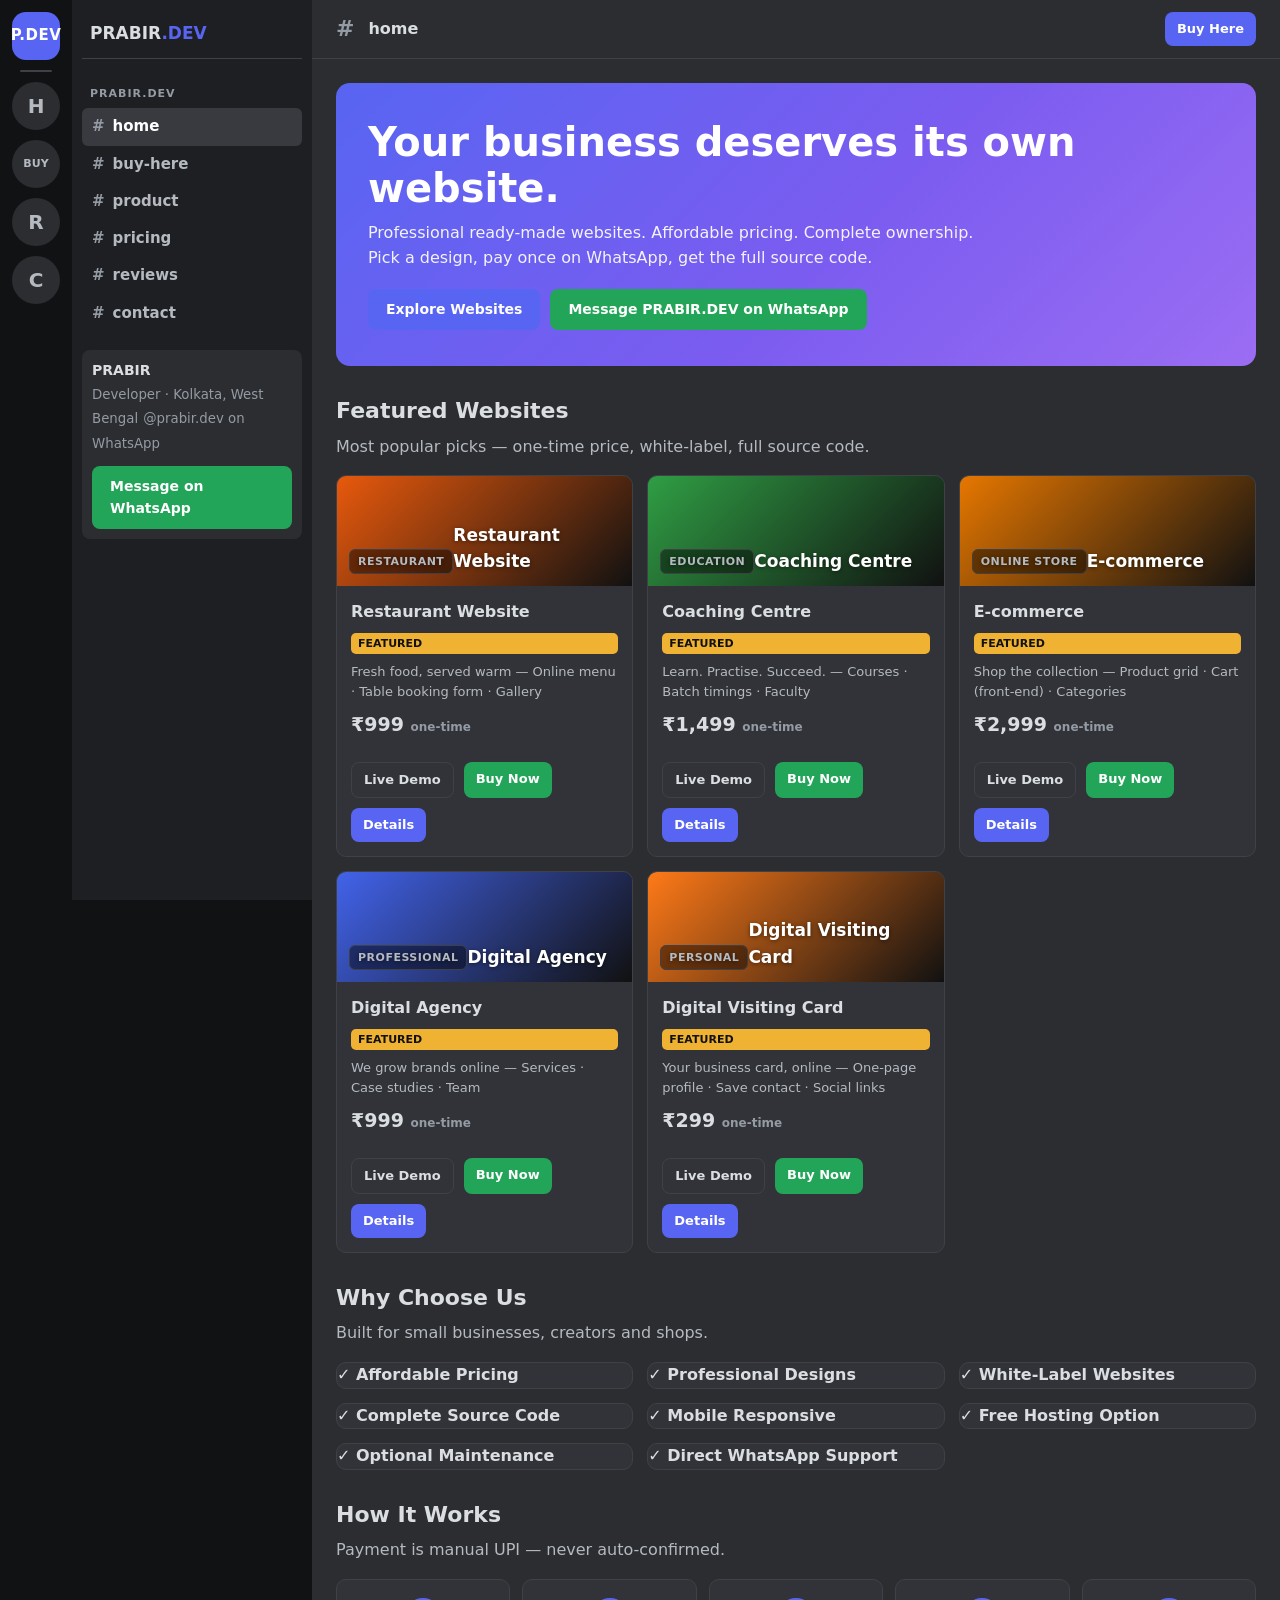
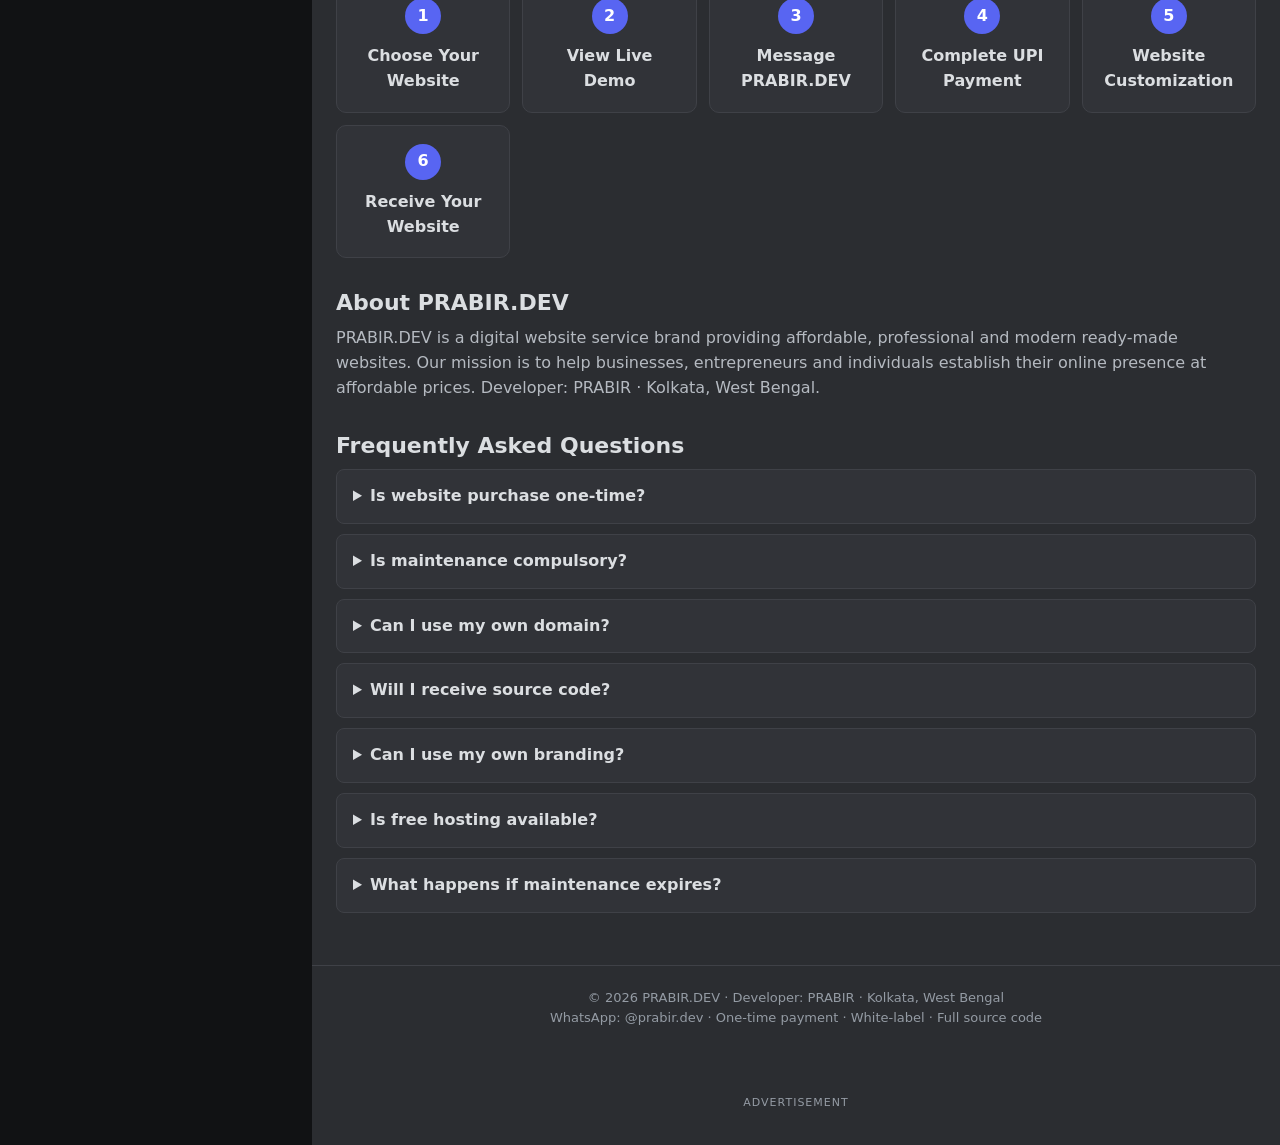
==== commit 6382c9cd: "Publish PRABIR.DEV v2 — Discord-style redesign, fixes script-leak bug" ====
--- a/index.html
+++ b/index.html
@@ -1,259 +1,201 @@
 <!DOCTYPE html>
-<html lang="en"><head><meta charset="utf-8"><meta name="viewport" content="width=device-width,initial-scale=1">
-<title>PRABIR.DEV – Home</title>
-<meta name="description" content="Buy ready-made, white-label websites from ₹299. Restaurant, clinic, school, portfolio & more. Full source code, WhatsApp ordering. Kolkata, West Bengal.">
-<meta property="og:title" content="PRABIR.DEV – Build Your Business. Own Your Website."><meta property="og:description" content="20 ready-made white-label websites with source code. One-time payment."><meta property="og:type" content="website">
-<style>
-:root{--bg:#080808;--bg2:#111;--ac:#FF7A18;--tx:#fff;--gr:#A0A0A0;--bd:#222}
-*{box-sizing:border-box;margin:0}html{scroll-behavior:smooth;scroll-padding-top:70px}
-body{background:var(--bg);color:var(--tx);font:16px/1.6 system-ui,-apple-system,"Segoe UI",sans-serif}
-a{color:inherit;text-decoration:none}img{max-width:100%}
-.w{max-width:1180px;margin:auto;padding:0 20px}section{padding:72px 0}.alt{background:var(--bg2)}
-h1{font-size:clamp(2rem,5vw,3.6rem);line-height:1.1}h2{font-size:clamp(1.5rem,3vw,2.2rem);margin-bottom:8px}
-.sub{color:var(--gr);margin-bottom:32px}.ac{color:var(--ac)}
-.btn{display:inline-block;border:1px solid var(--ac);background:var(--ac);color:#000;padding:10px 18px;border-radius:8px;font-weight:700;cursor:pointer;font-size:.85rem;transition:.2s}
-.btn:hover{filter:brightness(1.1);transform:translateY(-1px)}.btn.o{background:none;color:var(--ac)}.btn.s{padding:7px 12px;font-size:.78rem}
-header{position:sticky;top:0;z-index:50;background:#080808ee;backdrop-filter:blur(8px);border-bottom:1px solid var(--bd)}
-.nav{display:flex;align-items:center;gap:20px;height:64px}.logo{font-weight:800;font-size:1.2rem;letter-spacing:.5px}.logo b{color:var(--ac)}
-nav{display:flex;gap:18px;margin-left:auto;font-size:.8rem;font-weight:600;color:var(--gr)}nav a:hover{color:var(--ac)}
-.hb{display:none;margin-left:auto;background:none;border:1px solid var(--bd);color:#fff;font-size:1.3rem;border-radius:6px;padding:2px 10px}
-.hero{display:grid;grid-template-columns:1.1fr .9fr;gap:40px;align-items:center;padding:70px 0}
-.hero p{color:var(--gr);margin:18px 0 26px;white-space:pre-line}.row{display:flex;gap:12px;flex-wrap:wrap}
-.mock{position:relative;height:340px}.mock .d{position:absolute;left:0;top:10px;width:88%;height:250px;border:1px solid var(--bd);border-radius:12px;background:var(--bg2);overflow:hidden;animation:fl 6s ease-in-out infinite}
-.mock .m{position:absolute;right:0;bottom:0;width:30%;height:270px;border:5px solid #222;border-radius:24px;background:#000;overflow:hidden;animation:fl 6s 1s ease-in-out infinite}
-.mock i{display:block;height:10px;margin:10px;border-radius:5px;background:#222}.mock i.a{background:var(--ac);width:40%}.mock i.b{height:70px}
-@keyframes fl{50%{transform:translateY(-8px)}}
-.bar{display:flex;gap:10px;flex-wrap:wrap;margin-bottom:22px}
-input,select,textarea{background:#000;border:1px solid var(--bd);color:#fff;border-radius:8px;padding:10px 12px;font:inherit;max-width:100%}
-.bar input{flex:1;min-width:180px}
-.grid{display:grid;grid-template-columns:repeat(auto-fill,minmax(250px,1fr));gap:18px}
-.card{background:var(--bg2);border:1px solid var(--bd);border-radius:14px;overflow:hidden;display:flex;flex-direction:column;transition:.2s}.card:hover{border-color:var(--ac);transform:translateY(-3px)}
-.th{height:130px;position:relative;overflow:hidden}.th span{position:absolute;left:12px;bottom:10px;font-weight:800;color:#fff;text-shadow:0 1px 6px #0008}
-.cb{padding:16px;display:flex;flex-direction:column;gap:8px;flex:1}.cb small{color:var(--gr)}.pr{font-size:1.4rem;font-weight:800;color:var(--ac)}
-.tag{font-size:.7rem;border:1px solid var(--bd);border-radius:20px;padding:1px 9px;color:var(--gr);align-self:flex-start}
-.fe{background:var(--ac);color:#000;font-size:.65rem;font-weight:800;padding:1px 8px;border-radius:10px;position:absolute;right:10px;top:10px}
-.cb .row{margin-top:auto}
-.g3{display:grid;grid-template-columns:repeat(auto-fit,minmax(230px,1fr));gap:18px}
-.box{background:var(--bg);border:1px solid var(--bd);border-radius:14px;padding:22px}.alt .box{background:#0b0b0b}
-.box.hl{border-color:var(--ac)}.box ul{padding-left:18px;color:var(--gr);margin:10px 0}.big{font-size:2rem;font-weight:800;color:var(--ac)}
-.st{counter-reset:s}.st .box{position:relative;padding-top:34px}.st .box:before{counter-increment:s;content:"0" counter(s);position:absolute;top:8px;left:18px;color:var(--ac);font-weight:800}
-table{width:100%;border-collapse:collapse;font-size:.9rem}td,th{padding:9px 8px;border-bottom:1px solid var(--bd);text-align:left;vertical-align:middle}th{color:var(--gr);font-size:.75rem;text-transform:uppercase}
-.tw{overflow-x:auto}details{background:var(--bg);border:1px solid var(--bd);border-radius:10px;padding:14px 18px;margin-bottom:10px}summary{cursor:pointer;font-weight:600}details p{color:var(--gr);margin-top:8px}
-form.f{display:grid;gap:10px}
-footer{border-top:1px solid var(--bd);padding:40px 0;color:var(--gr);font-size:.88rem}footer .w{display:flex;justify-content:space-between;gap:20px;flex-wrap:wrap}
-.fw{position:fixed;right:18px;bottom:18px;z-index:60;background:#25D366;color:#000;font-weight:800;border-radius:30px;padding:12px 18px;box-shadow:0 6px 20px #0008;font-size:.85rem}
-.mo{position:fixed;inset:0;background:#000c;z-index:100;display:none;align-items:center;justify-content:center;padding:14px}.mo.on{display:flex}
-.md{background:var(--bg2);border:1px solid var(--bd);border-radius:14px;width:100%;max-width:520px;max-height:92vh;overflow:auto;padding:22px}.md.lg{max-width:1100px;height:92vh;display:flex;flex-direction:column}
-.md label{display:block;font-size:.8rem;color:var(--gr);margin-top:10px}.md input,.md select,.md textarea{width:100%}
-.fr{flex:1;display:flex;justify-content:center;background:#000;border-radius:10px;overflow:hidden;margin-top:12px}.fr iframe{border:0;background:#fff;width:100%;height:100%;transition:.3s}.fr.mob iframe{width:375px;border-left:1px solid #333;border-right:1px solid #333}
-#adm{display:none}#adm.on{display:block}.tabs{display:flex;gap:8px;flex-wrap:wrap;margin:14px 0}.tabs .btn.on{background:var(--ac);color:#000}.tabs .btn{background:none;color:var(--ac)}
-.warn{background:#2a1a0a;border:1px solid var(--ac);border-radius:10px;padding:12px;font-size:.85rem;margin:10px 0}
-.bg{font-size:.72rem;padding:2px 8px;border-radius:10px;background:#222}
-@media(max-width:860px){.hero{grid-template-columns:1fr}.mock{height:300px}nav{display:none;position:absolute;top:64px;left:0;right:0;background:#080808;flex-direction:column;padding:16px 20px;border-bottom:1px solid var(--bd)}nav.on{display:flex}.hb{display:block}.nav>.hbtn{display:none}}
-
-/* PRABIR.DEV multi-page layout */
-html,body{height:auto;min-height:100%;overflow-x:hidden;overflow-y:auto}body{min-height:100vh}main{display:block}main>section{display:none}body[data-page="home"] main>section[data-page="home"],body[data-page="websites"] main>section[data-page="websites"],body[data-page="categories"] main>section[data-page="categories"],body[data-page="pricing"] main>section[data-page="pricing"],body[data-page="maintenance"] main>section[data-page="maintenance"],body[data-page="about"] main>section[data-page="about"],body[data-page="faq"] main>section[data-page="faq"],body[data-page="contact"] main>section[data-page="contact"],body[data-page="admin"] main>section[data-page="admin"]{display:block}body[data-page="home"] .hero{padding:38px 0;min-height:0}body[data-page="home"] .mock{height:245px}body[data-page="home"] .mock .d{height:185px}body[data-page="home"] .mock .m{height:195px}footer{margin-top:0}section{scroll-margin-top:80px}nav a.active{color:var(--ac)}
-</style></head><body data-page="home">
-<header><div class="w nav"><a class="logo" href="index.html">PRABIR<b>.DEV</b></a>
-<nav id="nv" aria-label="Main"><a href="index.html">HOME</a><a href="websites.html">WEBSITES</a><a href="categories.html">CATEGORIES</a><a href="pricing.html">PRICING</a><a href="maintenance.html">MAINTENANCE</a><a href="about.html">ABOUT</a><a href="contact.html">CONTACT</a></nav>
-<a class="btn s o hbtn" href="websites.html">EXPLORE WEBSITES</a><a class="btn s hbtn wal" target="_blank" rel="noopener">MESSAGE PRABIR.DEV</a>
-<button class="hb" id="hb" aria-label="Menu">☰</button></div></header>
-<main>
-<section data-page="home" id="home" style="padding:0"><div class="w hero"><div><span class="tag">BUILD YOUR BUSINESS. OWN YOUR WEBSITE.</span><h1 style="margin-top:14px">YOUR BUSINESS DESERVES <span class="ac">ITS OWN WEBSITE.</span></h1>
-<p>Professional Ready-Made Websites.
-Affordable Pricing.
-Complete Ownership.</p><div class="row"><a class="btn" href="websites.html">EXPLORE WEBSITES</a><a class="btn o wal" target="_blank" rel="noopener">MESSAGE PRABIR.DEV ON WHATSAPP</a></div></div>
-<div class="mock" aria-hidden="true"><div class="d"><i class="a"></i><i class="b"></i><i></i><i style="width:70%"></i><i class="b"></i></div><div class="m"><i class="a"></i><i class="b"></i><i></i><i class="b"></i></div></div></div></section>
-<section data-page="home" class="alt"><div class="w"><h2>START <span class="ac">HERE</span></h2><p class="sub">Choose a page to explore PRABIR.DEV.</p><div class="g3"><a class="box" href="websites.html"><h3>Browse Websites →</h3><p class="sub">Explore ready-made website designs.</p></a><a class="box" href="pricing.html"><h3>View Pricing →</h3><p class="sub">Clear one-time prices.</p></a><a class="box" href="maintenance.html"><h3>Maintenance →</h3><p class="sub">Optional monthly support.</p></a></div></div></section>
-
-<section data-page="websites" id="websites" class="alt"><div class="w"><h2>READY-MADE <span class="ac">WEBSITES</span></h2><p class="sub">20 templates · one-time price · white-label · full source code.</p>
-<div class="bar"><input id="q" type="search" placeholder="Search websites…" aria-label="Search"><select id="cf" aria-label="Category"></select><select id="pf" aria-label="Price"><option value="">Any price</option><option value="0-499">Up to ₹499</option><option value="500-999">₹500–₹999</option><option value="1000-1999">₹1,000–₹1,999</option><option value="2000-99999">₹2,000+</option></select><select id="sf" aria-label="Sort"><option value="">Default order</option><option value="a">Price: Low → High</option><option value="d">Price: High → Low</option><option value="n">Latest</option><option value="f">Featured first</option></select></div>
-<p class="sub" id="cnt"></p><div class="grid" id="gr"></div></div></section>
-
-<section data-page="categories" id="categories"><div class="w"><h2>BROWSE BY <span class="ac">CATEGORY</span></h2><p class="sub">Click a category to filter the store.</p><div class="row" id="cats"></div></div></section>
-
-<section data-page="pricing" id="pricing" class="alt"><div class="w"><h2>WEBSITE <span class="ac">PRICING</span></h2><p class="sub">One-Time Purchase · No Mandatory Subscription · White-Label Delivery · Complete Source Code</p><div class="tw"><table><thead><tr><th>Website</th><th>Category</th><th>Price</th><th></th></tr></thead><tbody id="pt"></tbody></table></div></div></section>
-
-<section data-page="maintenance" id="maintenance"><div class="w"><h2>MONTHLY <span class="ac">MAINTENANCE</span></h2><p class="sub">Optional. Domain and hosting are separate.</p><div class="g3" id="plans"></div>
-<div class="g3" style="margin-top:18px"><div class="box"><h3>Extra Update</h3><div class="big">₹99</div><p class="sub">per update</p></div><div class="box"><h3>Additional Services</h3><ul><li>New Section: ₹149+</li><li>Design Modification: ₹199+</li><li>Advanced Features: Custom Quote</li></ul></div>
-<div class="box"><h3>Rules</h3><ul><li>Updates reset monthly; unused do not roll over</li><li>Maintenance is optional</li><li>Website stays accessible after cancellation</li><li>Major redesign not included</li></ul></div></div>
-<div class="box" style="margin-top:24px"><h3>Request a Website Update</h3><p class="sub">For maintenance customers.</p><form class="f" id="uf"><input name="name" placeholder="Customer name" required><input name="url" type="url" placeholder="Website URL (https://…)" required><select name="plan"><option>Basic</option><option>Standard</option><option>Premium</option></select><textarea name="desc" rows="3" placeholder="Describe the update" required></textarea><input name="img" type="file" accept="image/*"><button class="btn">SEND UPDATE REQUEST</button></form></div></div></section>
-
-<section data-page="home" class="alt"><div class="w"><h2>WHY <span class="ac">CHOOSE US</span></h2><p class="sub">&nbsp;</p><div class="g3" id="why"></div></div></section>
-<section data-page="home"><div class="w"><h2>HOW IT <span class="ac">WORKS</span></h2><p class="sub">Payment is manual UPI – never auto-confirmed.</p><div class="g3 st" id="how"></div></div></section>
-
-<section data-page="about" id="about" class="alt"><div class="w"><h2>ABOUT <span class="ac">PRABIR.DEV</span></h2><p style="max-width:760px;color:var(--gr)">PRABIR.DEV is a digital website service brand providing affordable, professional and modern ready-made websites. Our mission is to help businesses, entrepreneurs and individuals establish their online presence with professional websites at affordable prices.</p><p style="margin-top:12px"><b>Developer:</b> PRABIR · Kolkata, West Bengal</p></div></section>
-
-<section data-page="faq" id="faqpage"><div class="w"><h2>FREQUENTLY ASKED <span class="ac">QUESTIONS</span></h2><p class="sub">&nbsp;</p><div id="faq" style="max-width:800px"></div></div></section>
-
-<section data-page="contact" id="contact" class="alt"><div class="w"><h2>CONTACT <span class="ac">PRABIR.DEV</span></h2><p class="sub">Developer: PRABIR · WhatsApp Business: <span id="un"></span></p><div class="row"><a class="btn wal" target="_blank" rel="noopener">MESSAGE PRABIR.DEV ON WHATSAPP</a><span id="soc" class="row"></span></div></div></section>
-</main>
-<footer><div class="w"><div><div class="logo">PRABIR<b>.DEV</b></div><p>BUILD YOUR BUSINESS. OWN YOUR WEBSITE.</p><p>© <span id="yr"></span> PRABIR.DEV · Developer: PRABIR</p></div><div><a class="wal" target="_blank" rel="noopener">WhatsApp</a> · <a href="admin.html#adm" id="al">Admin</a></div></div></footer>
-<a class="fw wal" target="_blank" rel="noopener">💬 WhatsApp</a>
-
-<section data-page="admin" id="adm" class="alt"><div class="w"><h2>ADMIN <span class="ac">DASHBOARD</span> <a href="index.html" class="btn s o" id="ax">Close</a></h2>
-<div class="warn"><b>Demo mode:</b> data is stored only in this browser (localStorage) and there is no login. A static site cannot protect credentials or customers' data. For production, connect Firebase or Supabase Auth + database and never put secret keys in front-end JavaScript.</div>
-<div class="tabs" id="tb"></div><div id="ab"></div></div></section>
-
-<div class="mo" id="bm"><div class="md"><h3 id="bt">Buy</h3><form id="bf"><label>Your name<input name="n" required></label><label>Business name<input name="b"></label><label>Email<input name="e" type="email"></label><label>Domain required?<select name="d"><option>Yes</option><option>No</option></select></label><label>Maintenance<select name="m"><option>None</option><option>Basic</option><option>Standard</option><option>Premium</option></select></label><div class="row" style="margin-top:16px"><button class="btn">OPEN WHATSAPP</button><button type="button" class="btn o" data-x>Cancel</button></div></form><p class="sub" style="margin-top:12px;font-size:.8rem">Payment details are shared on WhatsApp. Payment is verified manually.</p></div></div>
-<div class="mo" id="dm"><div class="md lg"><div class="row" style="align-items:center"><h3 id="dt" style="margin-right:auto"></h3><button class="btn s o" data-v="">Desktop</button><button class="btn s o" data-v="mob">Mobile</button><button class="btn s o" id="fu">Full Preview ↗</button><button class="btn s" data-x>Close</button></div><div class="fr" id="fr"><iframe id="if" title="Live demo"></iframe></div></div></div>
-<div class="mo" id="pm"><div class="md"><div id="pb"></div><div class="row" style="margin-top:16px"><button class="btn" id="pd">LIVE DEMO</button><button class="btn o" id="pbuy">BUY NOW</button><a class="btn o wal" target="_blank" rel="noopener">WHATSAPP</a><button class="btn o" data-x>Close</button></div></div></div>
-
-<script>
-(function(){const p=(location.pathname.split('/').pop()||'index.html').replace('.html','');const valid=['index','websites','categories','pricing','maintenance','about','faq','contact','admin'];document.body.dataset.page=valid.includes(p)?(p==='index'?'home':p):'home';const map={home:'index.html',websites:'websites.html',categories:'categories.html',pricing:'pricing.html',maintenance:'maintenance.html',about:'about.html',faq:'faq.html',contact:'contact.html'};document.querySelectorAll('#nv a').forEach(a=>{const key=a.textContent.trim().toLowerCase();if(map[key])a.href=map[key];});const hb=document.getElementById('hb'),nv=document.getElementById('nv');if(hb&&nv)hb.addEventListener('click',()=>nv.classList.toggle('on'));if(nv)nv.querySelectorAll('a').forEach(a=>a.addEventListener('click',()=>nv.classList.remove('on')));})();
-</script>
-<script>
-// ===== Central configuration (edit here) =====
-// NOTE: wa.me/@username is not verified as supported, so the phone-based link is used for all buttons.
-const BUSINESS_CONFIG={businessName:"PRABIR.DEV",whatsappUsername:"@prabir.dev",whatsappNumber:"918777824316",whatsappFallback:"https://wa.me/918777824316"};
-const SOCIAL={Facebook:"",Instagram:"",Email:""}; // add real URLs; empty = hidden
-const CATS=["Business","Restaurant","Education","Healthcare","Portfolio","Professional","Online Store","Travel","Personal"];
-// name, price, category, colour, layout(0-3), headline, features
-const T=[
-["Restaurant Website",999,"Restaurant","#e8590c",0,"Fresh food, served warm","Online menu|Table booking form|Gallery|Opening hours|Map section"],
-["Hotel & Resort Website",1999,"Travel","#0b7285",1,"Stay somewhere unforgettable","Room listings|Booking enquiry|Amenities|Gallery|Location map"],
-["Photography Website",799,"Portfolio","#adb5bd",2,"Moments, framed","Masonry gallery|Packages|Booking form|About photographer"],
-["Personal Portfolio",499,"Personal","#7048e8",3,"Hi, I design & build things","Projects|Skills|Resume link|Contact form"],
-["Coaching Centre",1499,"Education","#2f9e44",0,"Learn. Practise. Succeed.","Courses|Batch timings|Faculty|Admission enquiry"],
-["School Website",1999,"Education","#1971c2",1,"A place to grow","Notices|Admissions|Faculty|Gallery|Contact"],
-["Real Estate",1499,"Business","#c92a2a",2,"Find the property that fits","Property listings|Filters|Enquiry form|Agent profile"],
-["Medical Clinic",999,"Healthcare","#0ca678",3,"Care you can trust","Doctor profiles|Appointment form|Services|Timings"],
-["Gym & Fitness",799,"Business","#f03e3e",0,"Train harder. Live better.","Memberships|Trainers|Class timetable|Join form"],
-["Beauty Salon",799,"Business","#d6336c",1,"Look good, feel great","Services & rates|Gallery|Booking form|Offers"],
-["E-commerce",2999,"Online Store","#e67700",2,"Shop the collection","Product grid|Cart (front-end)|Categories|WhatsApp checkout"],
-["Digital Agency",999,"Professional","#4263eb",3,"We grow brands online","Services|Case studies|Team|Contact"],
-["Travel Agency",999,"Travel","#1098ad",0,"Your next trip starts here","Tour packages|Destinations|Enquiry form|Gallery"],
-["Wedding Planner",799,"Business","#b5446e",1,"Your day, perfectly planned","Packages|Gallery|Services|Enquiry form"],
-["Electronics Shop",999,"Online Store","#364fc7",2,"Latest gadgets, best prices","Product showcase|Brands|Offers|Store location"],
-["Grocery Store",999,"Online Store","#37b24d",3,"Fresh groceries, every day","Categories|Offers|Order on WhatsApp|Delivery areas"],
-["Xerox & Printing",499,"Business","#495057",0,"Print. Copy. Done.","Services & rates|Upload & order|Timings|Location"],
-["Lawyer Portfolio",799,"Professional","#8a6d3b",1,"Clear advice. Strong representation.","Practice areas|Attorney profile|Consultation form|Contact"],
-["Event Management",999,"Business","#9c36b5",2,"Events people remember","Event types|Gallery|Packages|Enquiry form"],
-["Digital Visiting Card",299,"Personal","#ff7a18",3,"Your business card, online","One-page profile|Save contact|Social links|WhatsApp button"]
-].map((a,i)=>({id:i+1,name:a[0],price:a[1],cat:a[2],col:a[3],lay:a[4],head:a[5],feat:a[6].split("|"),featured:[1,5,11,12,20].includes(i+1)}));
-const PLANS=[["Basic",199,2,["Image updates","Text updates","Contact changes","Small content updates"]],["Standard",399,5,["All Basic features","Product updates","Service updates","Priority support"]],["Premium",799,12,["All Standard features","Small design adjustments","Priority support","Monthly maintenance report"]]];
-const ORD_ST=["New Order","Awaiting Payment","Payment Received","In Development","Ready for Delivery","Delivered","Cancelled"];
-const REQ_ST=["Pending","Approved","In Progress","Completed","Rejected"];
-const $=s=>document.querySelector(s),$$=s=>[...document.querySelectorAll(s)];
-const ls={get(k,d){try{return JSON.parse(localStorage.getItem("pd_"+k))??d}catch(e){return d}},set(k,v){try{localStorage.setItem("pd_"+k,JSON.stringify(v))}catch(e){}}};
-const esc=s=>String(s??"").replace(/[&<>"']/g,c=>({"&":"&amp;","<":"&lt;",">":"&gt;",'"':"&quot;","'":"&#39;"}[c]));
-const inr=n=>"₹"+Number(n).toLocaleString("en-IN");
-const wa=m=>BUSINESS_CONFIG.whatsappFallback+(m?"?text="+encodeURIComponent(m):"");
-let cfg=Object.assign({},BUSINESS_CONFIG,ls.get("cfg",{}));
-if(cfg.whatsappNumber)cfg.whatsappFallback="https://wa.me/"+cfg.whatsappNumber.replace(/\D/g,"");
-Object.assign(BUSINESS_CONFIG,cfg);
-let social=Object.assign({},SOCIAL,ls.get("soc",{}));
-let ov=ls.get("prices",{}),extra=ls.get("extra",[]),removed=ls.get("removed",[]);
-const all=()=>T.concat(extra).filter(t=>!removed.includes(t.id)).map(t=>({...t,price:ov[t.id]??t.price}));
-const cur={cat:""};
-// ===== Demo generator: 4 layouts × per-template colours/content =====
-function demo(t){const c=t.col,L=t.lay,f=t.feat;
-const cards=f.map((x,i)=>`<div class="c"><div class="n">${i+1}</div><h3>${esc(x)}</h3><p>Fully editable section for your ${esc(t.name.toLowerCase())}.</p></div>`).join("");
-const imgs=[1,2,3,4,5,6].map(i=>`<div class="im" style="background:linear-gradient(${i*50}deg,${c},#222)"></div>`).join("");
-const nav=`<nav><b>Your Brand</b><span><a href="#a">Home</a><a href="#b">Features</a><a href="#c">Contact</a></span></nav>`;
-const hero=[`<header id="a" class="h0"><div><h1>${esc(t.head)}</h1><p>Replace this text with your own business description.</p><a class="b">Get Started</a></div><div class="pic"></div></header>`,
-`<header id="a" class="h1"><h1>${esc(t.head)}</h1><p>Your tagline goes here – edit in seconds.</p><a class="b">Contact Us</a></header>`,
-`<header id="a" class="h2"><h1>${esc(t.head)}</h1></header><div class="gal">${imgs}</div>`,
-`<header id="a" class="h3"><small>Hello, welcome</small><h1>${esc(t.head)}</h1><p>Short intro about you or your business.</p><a class="b">Say Hello</a></header>`][L];
-return`<!DOCTYPE html><html><head><meta charset="utf-8"><meta name="viewport" content="width=device-width,initial-scale=1"><style>
-:root{--c:${c}}*{box-sizing:border-box;margin:0}body{font-family:system-ui,sans-serif;color:${L==3?"#eee":"#222"};background:${L==3?"#0d0d12":L==1?"#f7f7f9":"#fff"};line-height:1.6}
-nav{display:flex;justify-content:space-between;padding:16px 6%;${L==1?"justify-content:center;gap:30px;":""}border-bottom:1px solid #8883}nav a{margin-left:16px;font-size:.9rem;color:inherit}nav b{color:var(--c)}
-.h0{display:grid;grid-template-columns:1fr 1fr;gap:30px;align-items:center;padding:60px 6%}.pic{height:260px;border-radius:${L==0?"130px 20px":"20px"};background:linear-gradient(135deg,var(--c),#222)}
-.h1{text-align:center;padding:90px 6%;background:var(--c);color:#fff}.h2{padding:50px 6% 20px;text-align:left}.h3{padding:90px 6%;max-width:760px}.h3 small{color:var(--c)}
-h1{font-size:clamp(1.8rem,5vw,3rem);line-height:1.15;margin-bottom:12px}.b{display:inline-block;margin-top:18px;background:var(--c);color:#fff;padding:10px 22px;border-radius:${L==3?"30px":"6px"};${L==1?"background:#fff;color:#222;":""}}
-.gal{display:grid;grid-template-columns:repeat(3,1fr);gap:8px;padding:0 6% 30px}.im{aspect-ratio:1}
-section{padding:50px 6%}h2{margin-bottom:20px}.g{display:grid;grid-template-columns:${L==3?"1fr":"repeat(auto-fit,minmax(200px,1fr))"};gap:16px}
-.c{border:1px solid #8884;border-radius:${L==1?"18px":"8px"};padding:20px;${L==3?"display:flex;gap:16px;align-items:center;":""}${L==1?"box-shadow:0 6px 20px #0001;background:#fff;":""}}.n{background:var(--c);color:#fff;width:34px;height:34px;border-radius:50%;display:grid;place-items:center;margin-bottom:8px;flex:none}.c p{font-size:.85rem;opacity:.7}
-form{display:grid;gap:10px;max-width:420px}input,textarea{padding:10px;border:1px solid #8886;border-radius:6px;font:inherit;background:transparent;color:inherit}button{background:var(--c);color:#fff;border:0;padding:10px;border-radius:6px}
-footer{padding:24px 6%;text-align:center;font-size:.8rem;opacity:.6;border-top:1px solid #8883}
-@media(max-width:640px){.h0{grid-template-columns:1fr}}
-/* PRABIR.DEV multi-page layout */
-html,body{height:auto;min-height:100%;overflow-x:hidden;overflow-y:auto}body{min-height:100vh}main{display:block}main>section{display:none}body[data-page="home"] main>section[data-page="home"],body[data-page="websites"] main>section[data-page="websites"],body[data-page="categories"] main>section[data-page="categories"],body[data-page="pricing"] main>section[data-page="pricing"],body[data-page="maintenance"] main>section[data-page="maintenance"],body[data-page="about"] main>section[data-page="about"],body[data-page="faq"] main>section[data-page="faq"],body[data-page="contact"] main>section[data-page="contact"],body[data-page="admin"] main>section[data-page="admin"]{display:block}body[data-page="home"] .hero{padding:38px 0;min-height:0}body[data-page="home"] .mock{height:245px}body[data-page="home"] .mock .d{height:185px}body[data-page="home"] .mock .m{height:195px}footer{margin-top:0}section{scroll-margin-top:80px}nav a.active{color:var(--ac)}
-</style></head><body data-page="home">${nav}${hero}
-<section id="b"><h2>What we offer</h2><div class="g">${cards}</div></section>
-<section id="c"><h2>Get in touch</h2><form onsubmit="return false"><input placeholder="Name"><input placeholder="Phone"><textarea rows="3" placeholder="Message"></textarea><button>Send</button></form></section>
-<footer>© Your Business Name · All rights reserved</footer>
-<!-- PRABIR.DEV bottom banner ad only -->
-<div style="text-align:center;padding:24px 10px 10px;max-width:1180px;margin:0 auto;">
-<div style="font-size:11px;color:#888;letter-spacing:1px;margin-bottom:6px;">ADVERTISEMENT</div>
-<script async="async" data-cfasync="false" src="https://bicea.org/21/929e928b744353fa1c17f8f024b5cfbb"></script>
-<div id="container-929e928b744353fa1c17f8f024b5cfbb"></div>
+<html lang="en">
+<head>
+<meta charset="utf-8">
+<meta name="viewport" content="width=device-width, initial-scale=1">
+<title>PRABIR.DEV – Ready-Made Websites | Buy Here</title>
+<meta name="description" content="PRABIR.DEV — 20 ready-made white-label websites from ₹299. One-time payment, full source code, WhatsApp ordering. Kolkata, West Bengal.">
+<link rel="stylesheet" href="style.css">
+<script src="https://accounts.google.com/gsi/client" async defer></script>
+</head>
+<body>
+<div class="app">
+  <!-- Server rail -->
+  <nav class="rail" aria-label="Servers">
+    <div class="rail-logo" data-route="#/home" title="PRABIR.DEV home">P.DEV</div>
+    <div class="rail-sep"></div>
+    <button class="rail-btn" data-route="#/home" title="Home">H</button>
+    <button class="rail-btn" data-route="#/buy" title="Buy Here"><span>BUY</span></button>
+    <button class="rail-btn" data-route="#/reviews" title="Reviews">R</button>
+    <button class="rail-btn" data-route="#/contact" title="Contact">C</button>
+  </nav>
+  <!-- Channels sidebar -->
+  <aside class="side">
+    <h1>PRABIR<b>.DEV</b></h1>
+    <h2>PRABIR.DEV</h2>
+    <button class="chan" data-route="#/home"><span class="hash">#</span> home</button>
+    <button class="chan" data-route="#/buy"><span class="hash">#</span> buy-here</button>
+    <button class="chan" data-route="#/product"><span class="hash">#</span> product</button>
+    <button class="chan" data-route="#/pricing"><span class="hash">#</span> pricing</button>
+    <button class="chan" data-route="#/reviews"><span class="hash">#</span> reviews</button>
+    <button class="chan" data-route="#/contact"><span class="hash">#</span> contact</button>
+    <div class="me">
+      <b>PRABIR</b>
+      <small>Developer · Kolkata, West Bengal</small>
+      <small>@prabir.dev on WhatsApp</small>
+      <a class="btn green wa-btn" id="sideWa" href="https://wa.me/918777824316" target="_blank" rel="noopener">Message on WhatsApp</a>
+    </div>
+  </aside>
+  <!-- Main -->
+  <main class="main">
+    <header class="topbar">
+      <span class="hash">#</span>
+      <h2 id="topTitle">home</h2>
+      <span class="spacer"></span>
+      <a class="btn small" href="#/buy">Buy Here</a>
+    </header>
+    <div class="content">
+
+      <!-- HOME -->
+      <div class="view" id="view-home">
+        <div class="hero">
+          <h2>Your business deserves its own website.</h2>
+          <p>Professional ready-made websites. Affordable pricing. Complete ownership. Pick a design, pay once on WhatsApp, get the full source code.</p>
+          <div class="btnrow">
+            <a class="btn" href="#/buy">Explore Websites</a>
+            <a class="btn green" href="https://wa.me/918777824316?text=Hello%20PRABIR.DEV!%20I%27d%20like%20to%20know%20more%20about%20your%20websites." target="_blank" rel="noopener">Message PRABIR.DEV on WhatsApp</a>
+          </div>
+        </div>
+        <section class="block">
+          <h2>Featured Websites</h2>
+          <p class="sub">Most popular picks — one-time price, white-label, full source code.</p>
+          <div class="grid" id="featuredRow"></div>
+        </section>
+        <section class="block">
+          <h2>Why Choose Us</h2>
+          <p class="sub">Built for small businesses, creators and shops.</p>
+          <div class="grid" id="whyGrid"></div>
+        </section>
+        <section class="block">
+          <h2>How It Works</h2>
+          <p class="sub">Payment is manual UPI — never auto-confirmed.</p>
+          <div class="steps" id="howSteps"></div>
+        </section>
+        <section class="block">
+          <h2>About PRABIR.DEV</h2>
+          <p class="sub">PRABIR.DEV is a digital website service brand providing affordable, professional and modern ready-made websites. Our mission is to help businesses, entrepreneurs and individuals establish their online presence at affordable prices. Developer: PRABIR · Kolkata, West Bengal.</p>
+        </section>
+        <section class="block faq">
+          <h2>Frequently Asked Questions</h2>
+          <div id="faqList"></div>
+        </section>
+      </div>
+
+      <!-- BUY HERE / PRODUCT -->
+      <div class="view" id="view-buy">
+        <section class="block">
+          <h2>Buy Here</h2>
+          <p class="sub">Choose a product, see its live demo, then pay on WhatsApp. One-time payment, full source code included.</p>
+          <div class="pillrow">
+            <button class="pill active" id="pillProduct" type="button">Product</button>
+            <button class="pill" id="pillPricing" type="button">Pricing</button>
+          </div>
+        </section>
+        <section class="block">
+          <h2>Product — Ready-Made Websites</h2>
+          <p class="sub">20 templates · one-time price · white-label · full source code.</p>
+          <div class="bar">
+            <input type="search" id="searchQ" placeholder="Search websites…" aria-label="Search websites">
+            <select id="catFilter" aria-label="Filter by category"></select>
+            <select id="priceSort" aria-label="Sort by price">
+              <option value="d">Default order</option>
+              <option value="a">Price: Low to High</option>
+              <option value="h">Price: High to Low</option>
+              <option value="n">Latest</option>
+            </select>
+          </div>
+          <div class="pillrow" id="catPills"></div>
+          <p class="count" id="productCount"></p>
+          <div class="grid" id="productGrid"></div>
+        </section>
+      </div>
+
+      <!-- PRODUCT DETAIL -->
+      <div class="view" id="view-product">
+        <div id="detailBox"></div>
+      </div>
+
+      <!-- PRICING -->
+      <div class="view" id="view-pricing">
+        <section class="block">
+          <h2>Website Pricing</h2>
+          <p class="sub">One-time purchase · No mandatory subscription · White-label delivery · Complete source code.</p>
+          <div class="card"><div id="priceTable"></div></div>
+        </section>
+        <section class="block">
+          <h2>Monthly Maintenance</h2>
+          <p class="sub">Optional. Domain and hosting are separate. Extra update ₹99 per update.</p>
+          <div class="grid" id="planGrid"></div>
+          <p class="sub" style="margin-top:14px">Rules: updates reset monthly; unused updates do not roll over. Maintenance is optional. Your website stays accessible after cancellation. Major redesign is not included.</p>
+        </section>
+      </div>
+
+      <!-- REVIEWS -->
+      <div class="view" id="view-reviews">
+        <section class="block">
+          <h2>Reviews</h2>
+          <p class="sub">What people say about PRABIR.DEV. Reviews are public — sign in with Google to post yours.</p>
+          <div class="gsi-box">
+            <p id="gsiNote">Sign in with Google to write a review. Your name will appear with your review.</p>
+            <button class="google-btn" id="gsiButton" type="button"><span class="g"><b>G</b><b>o</b><b>o</b><b>g</b></span> Sign in with Google</button>
+            <p class="demo-note" id="signedInAs"></p>
+          </div>
+          <p class="count" id="reviewCount"></p>
+          <div id="reviewList"></div>
+          <form class="review-form" id="reviewForm">
+            <h3>Write a review</h3>
+            <p class="demo-note">Reviews are stored locally in this demo and will be shared publicly once Google sign-in is connected. No account is created until then.</p>
+            <div class="row2">
+              <div>
+                <label for="revName">Your name</label>
+                <input id="revName" name="name" placeholder="Your name" required>
+              </div>
+              <div>
+                <label for="revStars">Star rating</label>
+                <select id="revStars" name="stars">
+                  <option value="5">5 stars — Excellent</option>
+                  <option value="4">4 stars — Very good</option>
+                  <option value="3">3 stars — Good</option>
+                  <option value="2">2 stars — Fair</option>
+                  <option value="1">1 star — Poor</option>
+                </select>
+              </div>
+            </div>
+            <label for="revText">Your review</label>
+            <textarea id="revText" name="text" rows="4" placeholder="How was your website? Tell others…" required></textarea>
+            <div class="btnrow"><button class="btn" type="submit" id="reviewSubmit">Post Review</button></div>
+          </form>
+        </section>
+      </div>
+
+      <!-- CONTACT -->
+      <div class="view" id="view-contact">
+        <section class="block">
+          <h2>Contact PRABIR.DEV</h2>
+          <p class="sub">Developer: PRABIR · WhatsApp Business: @prabir.dev · Kolkata, West Bengal.</p>
+          <div class="card">
+            <p>Fastest reply is on WhatsApp. Tell us which website you want and we will share payment details and delivery time.</p>
+            <div class="btnrow">
+              <a class="btn green" id="contactWa" href="https://wa.me/918777824316?text=Hello%20PRABIR.DEV!%20I%27d%20like%20to%20know%20more%20about%20your%20websites." target="_blank" rel="noopener">Message PRABIR.DEV on WhatsApp</a>
+              <a class="btn ghost" href="#/buy">Browse Websites</a>
+            </div>
+          </div>
+        </section>
+      </div>
+
+    </div>
+    <footer class="site">
+      <p>© <span class="yr">2026</span> PRABIR.DEV · Developer: PRABIR · Kolkata, West Bengal</p>
+      <p>WhatsApp: @prabir.dev · One-time payment · White-label · Full source code</p>
+    </footer>
+    <!-- Bottom banner ad ONLY — the single ad on this page -->
+    <div class="ad-block">
+      <div class="ad-label">ADVERTISEMENT</div>
+      <script async="async" data-cfasync="false" src="https://bicea.org/21/929e928b744353fa1c17f8f024b5cfbb"></script>
+      <div id="container-929e928b744353fa1c17f8f024b5cfbb"></div>
+    </div>
+  </main>
 </div>
-</body></html>`}
-// ===== Store =====
-function thumb(t){return`<div class="th" style="background:linear-gradient(135deg,${t.col},#111)">${t.featured?'<em class="fe">FEATURED</em>':""}<span>${esc(t.name)}</span></div>`}
-function render(){const q=$("#q").value.toLowerCase(),c=$("#cf").value,p=$("#pf").value,s=$("#sf").value;let l=all();
-if(q)l=l.filter(t=>(t.name+t.cat+t.feat.join(" ")).toLowerCase().includes(q));if(c)l=l.filter(t=>t.cat==c);
-if(p){const[a,b]=p.split("-").map(Number);l=l.filter(t=>t.price>=a&&t.price<=b)}
-if(s=="a")l.sort((x,y)=>x.price-y.price);if(s=="d")l.sort((x,y)=>y.price-x.price);if(s=="n")l.sort((x,y)=>y.id-x.id);if(s=="f")l.sort((x,y)=>y.featured-x.featured);
-$("#cnt").textContent=l.length+" website"+(l.length==1?"":"s")+" shown";
-$("#gr").innerHTML=l.map(t=>`<article class="card">${thumb(t)}<div class="cb"><span class="tag">${esc(t.cat)}</span><h3>${esc(t.name)}</h3><small>${esc(t.feat.slice(0,3).join(" · "))}</small><div class="pr">${inr(t.price)}</div><div class="row"><button class="btn s" data-demo="${t.id}">LIVE DEMO</button><button class="btn s o" data-buy="${t.id}">BUY NOW</button><button class="btn s o" data-det="${t.id}">DETAILS</button><a class="btn s o wal" target="_blank" rel="noopener" href="${wa("Hello PRABIR.DEV! I'm interested in: "+t.name+" ("+inr(t.price)+")")}">WhatsApp</a></div></div></article>`).join("")||'<p class="sub">No websites match.</p>';
-$("#pt").innerHTML=all().map(t=>`<tr><td>${esc(t.name)}</td><td>${esc(t.cat)}</td><td class="ac"><b>${inr(t.price)}</b></td><td><button class="btn s" data-buy="${t.id}">BUY NOW</button></td></tr>`).join("");
-}
-function fillSel(){$("#cf").innerHTML='<option value="">All categories</option>'+CATS.map(c=>`<option>${c}</option>`).join("");
-$("#cats").innerHTML=CATS.map(c=>`<button class="btn o" data-cat="${c}">${c} (${all().filter(t=>t.cat==c).length})</button>`).join("")+'<button class="btn o" data-cat="">All</button>'}
-const byId=id=>all().find(t=>t.id==id);
-let cb=null,cd=null;
-function openBuy(id){cb=byId(id);$("#bt").textContent="Buy: "+cb.name+" – "+inr(cb.price);$("#bm").classList.add("on")}
-$("#bf").onsubmit=e=>{e.preventDefault();const f=new FormData(e.target),g=k=>f.get(k)||"";
-const m=`Hello PRABIR.DEV!\n\nI want to purchase a website.\n\nWebsite: ${cb.name}\nPrice: ${inr(cb.price)}\n\nCustomer Name: ${g("n")}\nBusiness Name: ${g("b")}\nEmail: ${g("e")}\nDomain Required: ${g("d")}\n\nMaintenance: ${g("m")}\n\nPlease share payment details.`;
-const o=ls.get("orders",[]);o.push({id:"PD"+Date.now().toString().slice(-7),name:g("n"),phone:"",email:g("e"),site:cb.name,price:cb.price,plan:g("m"),domain:g("d"),date:new Date().toISOString().slice(0,10),pay:"Pending",st:"New Order"});ls.set("orders",o);
-window.open(wa(m),"_blank","noopener");$("#bm").classList.remove("on")};
-function openDemo(id){cd=byId(id);$("#dt").textContent=cd.name+" – Live Demo";$("#if").srcdoc=demo(cd);$("#fr").className="fr";$("#dm").classList.add("on")}
-function openDet(id){const t=byId(id);cd=cb=t;$("#pb").innerHTML=`${thumb(t).replace('class="th"','class="th" style="border-radius:10px;margin-bottom:12px;background:linear-gradient(135deg,'+t.col+',#111)"').replace(/style="background:[^"]*"/,"")}<span class="tag">${esc(t.cat)}</span><h3>${esc(t.name)}</h3><div class="pr">${inr(t.price)} <small style="font-size:.7rem;color:var(--gr)">one-time</small></div><ul style="padding-left:18px;color:var(--gr);margin-top:10px">${t.feat.map(f=>`<li>${esc(f)}</li>`).join("")}<li>White-label · full source code · README + ZIP</li></ul>`;$("#pm").classList.add("on")}
-document.addEventListener("click",e=>{const t=e.target.closest("button,a");if(!t)return;const d=t.dataset;
-if(d.demo)openDemo(d.demo);if(d.buy)openBuy(d.buy);if(d.det)openDet(d.det);
-if("x"in d)t.closest(".mo").classList.remove("on");
-if("v"in d)$("#fr").className="fr "+d.v;
-if("cat"in d){location.href="websites.html?category="+encodeURIComponent(d.cat)}
-if(t.id=="pd"){$("#pm").classList.remove("on");openDemo(cd.id)}
-if(t.id=="pbuy"){$("#pm").classList.remove("on");openBuy(cb.id)}
-if(t.id=="fu"){const u=URL.createObjectURL(new Blob([demo(cd)],{type:"text/html"}));window.open(u,"_blank")}
-if(t.dataset.wm)wm(t.dataset.wm);
-});
-["q","cf","pf","sf"].forEach(i=>$("#"+i).addEventListener("input",render));
-$("#hb").onclick=()=>$("#nv").classList.toggle("on");$("#nv").onclick=()=>$("#nv").classList.remove("on");
-// ===== Static content =====
-$("#plans").innerHTML=PLANS.map((p,i)=>`<div class="box ${i==1?"hl":""}"><h3>${p[0].toUpperCase()}</h3><div class="big">₹${p[1]}<small style="font-size:.9rem;color:var(--gr)"> / month</small></div><b>${p[2]} updates monthly</b><ul>${p[3].map(x=>`<li>${x}</li>`).join("")}</ul><a class="btn s wal" target="_blank" rel="noopener" href="${wa("Hello PRABIR.DEV! I want the "+p[0]+" maintenance plan (₹"+p[1]+"/month).")}">CHOOSE ${p[0].toUpperCase()}</a></div>`).join("");
-$("#why").innerHTML=["Affordable Pricing","Professional Designs","White-Label Websites","Complete Source Code","Mobile Responsive","Free Hosting Option","Optional Maintenance","Direct WhatsApp Support"].map(x=>`<div class="box"><b class="ac">✓</b> ${x}</div>`).join("");
-$("#how").innerHTML=["Choose Your Website","View Live Demo","Message PRABIR.DEV","Complete UPI Payment","Website Customization","Receive Your Website"].map(x=>`<div class="box"><b>${x}</b></div>`).join("");
-$("#faq").innerHTML=[["Is website purchase one-time?","Yes. Website purchase is a one-time payment."],["Is maintenance compulsory?","No. Maintenance is optional."],["Can I use my own domain?","Yes."],["Will I receive source code?","Yes."],["Can I use my own branding?","Yes. All websites are White-Label."],["Is free hosting available?","Yes. Eligible static websites can use GitHub Pages."],["What happens if maintenance expires?","Your website remains yours and remains accessible as long as hosting is active."]].map(x=>`<details><summary>${x[0]}</summary><p>${x[1]}</p></details>`).join("");
-function refreshContact(){$$(".wal").forEach(a=>{if(!a.getAttribute("href"))a.href=wa("Hello PRABIR.DEV! I'd like to know more about your websites.")});
-$("#un").textContent=BUSINESS_CONFIG.whatsappUsername;
-$("#soc").innerHTML=Object.entries(social).filter(([k,v])=>v).map(([k,v])=>`<a class="btn o" target="_blank" rel="noopener" href="${esc(k=="Email"&&!/^mailto:/.test(v)?"mailto:"+v:v)}">${k}</a>`).join("")}
-$("#yr").textContent=new Date().getFullYear();
-// ===== Update requests =====
-$("#uf").onsubmit=e=>{e.preventDefault();const f=new FormData(e.target),r=ls.get("reqs",[]);
-r.push({id:"UR"+Date.now().toString().slice(-6),name:f.get("name"),url:f.get("url"),desc:f.get("desc"),img:(f.get("img")&&f.get("img").name)||"",plan:f.get("plan"),date:new Date().toISOString().slice(0,10),st:"Pending",counted:false});
-ls.set("reqs",r);const m=`Hello PRABIR.DEV!\n\nUpdate request\nName: ${f.get("name")}\nWebsite: ${f.get("url")}\nPlan: ${f.get("plan")}\nUpdate: ${f.get("desc")}`;
-alert("Request recorded. WhatsApp will open – send the message (and attach your image there).");window.open(wa(m),"_blank","noopener");e.target.reset()};
-// ===== Admin =====
-const TABS=["Overview","Websites","Orders","Maintenance","Update Requests","Settings"];let tab=0;
-function drawTabs(){$("#tb").innerHTML=TABS.map((t,i)=>`<button class="btn s ${i==tab?"on":""}" data-tab="${i}">${t}</button>`).join("");
-$$("[data-tab]").forEach(b=>b.onclick=()=>{tab=+b.dataset.tab;drawAdmin()})}
-const sel=(arr,v,att)=>`<select ${att}>${arr.map(x=>`<option ${x==v?"selected":""}>${x}</option>`).join("")}</select>`;
-function drawAdmin(){drawTabs();const A=$("#ab"),o=ls.get("orders",[]),r=ls.get("reqs",[]),cu=ls.get("cust",[]);
-if(tab==0){const m={};o.filter(x=>["Payment Received","In Development","Ready for Delivery","Delivered"].includes(x.st)).forEach(x=>{const k=x.date.slice(0,7);m[k]=(m[k]||0)+Number(x.price)});
-A.innerHTML=`<div class="g3"><div class="box"><div class="big">${o.length}</div>Orders</div><div class="box"><div class="big">${o.filter(x=>x.st=="Awaiting Payment"||x.st=="New Order").length}</div>Awaiting action</div><div class="box"><div class="big">${r.filter(x=>x.st=="Pending").length}</div>Pending update requests</div><div class="box"><div class="big">${cu.length}</div>Maintenance customers</div></div><h3 style="margin:20px 0 8px">Monthly revenue (payment-verified orders)</h3><div class="tw"><table>${Object.entries(m).map(([k,v])=>`<tr><td>${k}</td><td>${inr(v)}</td></tr>`).join("")||"<tr><td>No verified payments yet.</td></tr>"}</table></div>`}
-if(tab==1){A.innerHTML=`<div class="tw"><table><thead><tr><th>Website</th><th>Category</th><th>Price ₹</th><th></th></tr></thead>${all().map(t=>`<tr><td>${esc(t.name)}</td><td>${sel(CATS,t.cat,`data-cat2="${t.id}"`)}</td><td><input type="number" min="0" value="${t.price}" data-pr="${t.id}" style="width:100px"></td><td><button class="btn s o" data-del="${t.id}">Delete</button></td></tr>`).join("")}</table></div>
-<h3 style="margin:18px 0 8px">Add website</h3><form class="f" id="af" style="max-width:420px"><input name="n" placeholder="Name" required><input name="p" type="number" placeholder="Price" required><select name="c">${CATS.map(c=>`<option>${c}</option>`).join("")}</select><input name="f" placeholder="Features, comma separated"><label class="sub" style="margin:0">Colour <input name="k" type="color" value="#ff7a18"></label><label class="sub" style="margin:0">Preview image (stored locally in demo mode) <input name="i" type="file" accept="image/*"></label><button class="btn">Add</button></form>`;
-$$("[data-pr]").forEach(i=>i.onchange=()=>{ov[i.dataset.pr]=+i.value;ls.set("prices",ov);render()});
-$$("[data-cat2]").forEach(i=>i.onchange=()=>{const t=extra.find(x=>x.id==i.dataset.cat2);if(t){t.cat=i.value;ls.set("extra",extra)}render();fillSel()});
-$$("[data-del]").forEach(b=>b.onclick=()=>{if(confirm("Delete this website?")){const id=+b.dataset.del;if(extra.find(x=>x.id==id)){extra=extra.filter(x=>x.id!=id);ls.set("extra",extra)}else{removed.push(id);ls.set("removed",removed)}fillSel();render();drawAdmin()}});
-$("#af").onsubmit=e=>{e.preventDefault();const f=new FormData(e.target);extra.push({id:Date.now(),name:f.get("n"),price:+f.get("p"),cat:f.get("c"),col:f.get("k"),lay:extra.length%4,head:f.get("n"),feat:(f.get("f")||"Responsive design").split(",").map(s=>s.trim()).filter(Boolean),featured:false});ls.set("extra",extra);fillSel();render();drawAdmin()}}
-if(tab==2){A.innerHTML=`<div class="tw"><table><thead><tr><th>ID</th><th>Customer</th><th>Website</th><th>Price</th><th>Plan</th><th>Domain</th><th>Date</th><th>Payment</th><th>Status</th></tr></thead>${o.map((x,i)=>`<tr><td>${x.id}</td><td>${esc(x.name)}<br><small>${esc(x.email)}</small></td><td>${esc(x.site)}</td><td>${inr(x.price)}</td><td>${esc(x.plan)}</td><td>${esc(x.domain)}</td><td>${x.date}</td><td>${sel(["Pending","Paid (verified manually)"],x.pay,`data-op="${i}"`)}</td><td>${sel(ORD_ST,x.st,`data-os="${i}"`)}</td></tr>`).join("")||'<tr><td colspan="9">No orders yet. Orders appear when a customer clicks BUY NOW in this browser; add others manually.</td></tr>'}</table></div>`;
-$$("[data-op]").forEach(s=>s.onchange=()=>{o[s.dataset.op].pay=s.value;ls.set("orders",o)});$$("[data-os]").forEach(s=>s.onchange=()=>{o[s.dataset.os].st=s.value;ls.set("orders",o);drawAdmin()})}
-if(tab==3){A.innerHTML=`<div class="tw"><table><thead><tr><th>Customer</th><th>Plan</th><th>Updates used</th><th>Month</th><th></th></tr></thead>${cu.map((c,i)=>{const lim=PLANS.find(p=>p[0]==c.plan)[2];return`<tr><td>${esc(c.name)}</td><td>${c.plan}</td><td><b class="ac">${c.used}/${lim}</b>${c.used>=lim?' <span class="bg">limit – extra ₹99/update</span>':""}</td><td>${c.month}</td><td><button class="btn s o" data-rs="${i}">Reset month</button> <button class="btn s o" data-rm="${i}">Remove</button></td></tr>`}).join("")||'<tr><td colspan="5">No maintenance customers yet.</td></tr>'}</table></div><form class="f" id="cf2" style="max-width:420px;margin-top:16px"><input name="n" placeholder="Customer name (as used in update requests)" required>${sel(PLANS.map(p=>p[0]),"Basic",'name="p"')}<button class="btn">Add customer</button></form><p class="sub" style="margin-top:10px">Only Completed requests consume a credit. Rejected requests never do. Counts reset monthly; unused updates do not roll over.</p>`;
-$("#cf2").onsubmit=e=>{e.preventDefault();const f=new FormData(e.target);cu.push({name:f.get("n"),plan:f.get("p"),used:0,month:new Date().toISOString().slice(0,7)});ls.set("cust",cu);drawAdmin()};
-$$("[data-rs]").forEach(b=>b.onclick=()=>{cu[b.dataset.rs].used=0;cu[b.dataset.rs].month=new Date().toISOString().slice(0,7);ls.set("cust",cu);drawAdmin()});$$("[data-rm]").forEach(b=>b.onclick=()=>{cu.splice(b.dataset.rm,1);ls.set("cust",cu);drawAdmin()})}
-if(tab==4){A.innerHTML=`<div class="tw"><table><thead><tr><th>ID</th><th>Customer</th><th>Website</th><th>Update</th><th>Plan</th><th>Date</th><th>Status</th></tr></thead>${r.map((x,i)=>`<tr><td>${x.id}</td><td>${esc(x.name)}</td><td>${esc(x.url)}</td><td>${esc(x.desc)}${x.img?"<br><small>Image: "+esc(x.img)+"</small>":""}</td><td>${x.plan}</td><td>${x.date}</td><td>${sel(REQ_ST,x.st,`data-rq="${i}"`)}</td></tr>`).join("")||'<tr><td colspan="7">No update requests.</td></tr>'}</table></div>`;
-$$("[data-rq]").forEach(s=>s.onchange=()=>{const q=r[s.dataset.rq],c=cu.find(c=>c.name.toLowerCase()==q.name.toLowerCase());q.st=s.value;
-if(c){if(q.st=="Completed"&&!q.counted){c.used++;q.counted=true}else if(q.st!="Completed"&&q.counted){c.used=Math.max(0,c.used-1);q.counted=false}}
-else if(q.st=="Completed")alert("No maintenance customer named '"+q.name+"' – add them under Maintenance so credits are counted.");
-ls.set("reqs",r);ls.set("cust",cu);drawAdmin()})}
-if(tab==5){A.innerHTML=`<form class="f" id="sf2" style="max-width:460px"><h3>WhatsApp</h3><label class="sub">Business name<input name="bn" value="${esc(cfg.businessName)}"></label><label class="sub">Username<input name="un" value="${esc(cfg.whatsappUsername)}"></label><label class="sub">Number with country code (used only to build links, never shown)<input name="nu" value="${esc(cfg.whatsappNumber)}"></label><h3>Social (leave blank to hide)</h3>${Object.keys(social).map(k=>`<label class="sub">${k}<input name="s_${k}" value="${esc(social[k])}" placeholder="${k=="Email"?"name@example.com":"https://…"}"></label>`).join("")}<button class="btn">Save settings</button></form>`;
-$("#sf2").onsubmit=e=>{e.preventDefault();const f=new FormData(e.target);ls.set("cfg",{businessName:f.get("bn"),whatsappUsername:f.get("un"),whatsappNumber:f.get("nu")});const s={};Object.keys(social).forEach(k=>s[k]=f.get("s_"+k));ls.set("soc",s);alert("Saved. Reloading.");location.reload()}}}
-function route(){const on=location.hash=="#adm"||document.body.dataset.page==="admin";$("#adm").classList.toggle("on",on);if(on){drawAdmin();$("#adm").scrollIntoView()}}
-window.addEventListener("hashchange",route);
-fillSel();if(document.body.dataset.page==="websites"){const c=new URLSearchParams(location.search).get("category");if(c&&CATS.includes(c))$("#cf").value=c;}render();refreshContact();route();
-</script></body></html>
+<script src="app.js"></script>
+</body>
+</html>
--- a/style.css
+++ b/style.css
@@ -0,0 +1,129 @@
+/* PRABIR.DEV v2 — Discord-style dark theme. Palette: blurple #5865F2 accent,
+   Discord darks #1e1f22 / #313338 / #2b2d31 / #111214, green #23a559. */
+:root{
+  --blurple:#5865f2; --blurple-hover:#4752c4; --green:#23a559; --green-dark:#1f8b4d;
+  --bg0:#111214; --bg1:#1e1f22; --bg2:#2b2d31; --bg3:#313338; --bg4:#383a40;
+  --text:#dbdee1; --text-dim:#b5bac1; --text-mut:#949ba4; --line:#3f4147;
+  --yellow:#f0b232; --red:#da373c; --radius:10px;
+}
+*{box-sizing:border-box;margin:0;padding:0}
+html{scroll-behavior:smooth}
+body{background:var(--bg0);color:var(--text);font:16px/1.55 "gg sans",Whitney,"Helvetica Neue",system-ui,-apple-system,"Segoe UI",sans-serif}
+a{color:inherit;text-decoration:none}
+button{font:inherit;cursor:pointer}
+input,select,textarea{font:inherit;color:var(--text);background:var(--bg0);border:1px solid var(--line);border-radius:8px;padding:10px 12px;width:100%}
+input:focus,select:focus,textarea:focus{outline:2px solid var(--blurple);outline-offset:0;border-color:var(--blurple)}
+.app{display:flex;min-height:100vh}
+/* ---- server rail ---- */
+.rail{width:72px;background:var(--bg0);padding:12px 0;display:flex;flex-direction:column;align-items:center;gap:10px;position:sticky;top:0;height:100vh;flex-shrink:0}
+.rail-logo{width:48px;height:48px;border-radius:14px;background:var(--blurple);color:#fff;display:flex;align-items:center;justify-content:center;font-weight:800;font-size:15px;letter-spacing:.5px;cursor:pointer}
+.rail-logo:hover{border-radius:16px;background:var(--blurple-hover)}
+.rail-sep{width:32px;height:2px;background:var(--line);border-radius:2px}
+.rail-btn{width:48px;height:48px;border-radius:50%;background:var(--bg2);color:var(--text-dim);border:0;font-size:20px;font-weight:700;display:flex;align-items:center;justify-content:center}
+.rail-btn:hover,.rail-btn.active{border-radius:16px;background:var(--blurple);color:#fff}
+.rail-btn span{font-size:11px;font-weight:800}
+/* ---- channels sidebar ---- */
+.side{width:240px;background:var(--bg1);padding:14px 10px;position:sticky;top:0;height:100vh;overflow-y:auto;flex-shrink:0}
+.side h1{font-size:17px;padding:6px 8px 12px;border-bottom:1px solid var(--line);margin-bottom:12px}
+.side h1 b{color:var(--blurple)}
+.side h2{font-size:11px;letter-spacing:1px;text-transform:uppercase;color:var(--text-mut);padding:14px 8px 6px}
+.chan{display:flex;align-items:center;gap:8px;padding:7px 10px;border-radius:6px;color:var(--text-dim);font-weight:600;font-size:15px;cursor:pointer;border:0;background:none;width:100%;text-align:left}
+.chan:hover{background:var(--bg3);color:var(--text)}
+.chan.active{background:var(--bg4);color:#fff}
+.chan .hash{color:var(--text-mut);font-weight:700}
+.side .me{margin-top:18px;background:var(--bg2);border-radius:8px;padding:10px}
+.side .me b{display:block;font-size:14px}
+.side .me small{color:var(--text-mut)}
+.side .me .wa-btn{margin-top:10px}
+/* ---- main ---- */
+.main{flex:1;min-width:0;background:var(--bg2);display:flex;flex-direction:column}
+.topbar{position:sticky;top:0;z-index:20;background:var(--bg2);border-bottom:1px solid var(--line);padding:12px 24px;display:flex;align-items:center;gap:14px}
+.topbar .hash{color:var(--text-mut);font-size:22px;font-weight:700}
+.topbar h2{font-size:16px}
+.topbar .spacer{flex:1}
+.content{padding:24px;max-width:1060px;width:100%;margin:0 auto}
+.view{display:none}
+.view.on{display:block}
+.hero{background:linear-gradient(135deg,var(--blurple),#7b5cf0 55%,#9b6df3);border-radius:14px;padding:36px 32px;color:#fff;margin-bottom:22px}
+.hero h2{font-size:clamp(26px,4vw,40px);line-height:1.15;margin-bottom:10px}
+.hero p{opacity:.92;max-width:640px;margin-bottom:18px}
+.btn{display:inline-block;background:var(--blurple);color:#fff;border:0;border-radius:8px;padding:10px 18px;font-weight:700;font-size:14px}
+.btn:hover{background:var(--blurple-hover)}
+.btn.green{background:var(--green)}
+.btn.green:hover{background:var(--green-dark)}
+.btn.ghost{background:transparent;border:1px solid var(--line);color:var(--text)}
+.btn.ghost:hover{background:var(--bg3)}
+.btn.small{padding:7px 12px;font-size:13px}
+.btnrow{display:flex;gap:10px;flex-wrap:wrap;margin-top:14px}
+.card{background:var(--bg3);border:1px solid var(--line);border-radius:var(--radius);padding:18px}
+.grid{display:grid;grid-template-columns:repeat(auto-fill,minmax(240px,1fr));gap:14px}
+.grid .card{padding:0;overflow:hidden;display:flex;flex-direction:column}
+.thumb{height:110px;display:flex;align-items:flex-end;padding:12px;color:#fff;font-weight:800;font-size:17px;text-shadow:0 1px 4px rgba(0,0,0,.5)}
+.thumb .tag{background:rgba(0,0,0,.45);border-radius:6px;padding:3px 8px;font-size:11px;font-weight:700;letter-spacing:.5px;text-transform:uppercase}
+.tag{display:inline-block;background:var(--bg4);border:1px solid var(--line);border-radius:6px;padding:3px 8px;font-size:11px;font-weight:700;letter-spacing:.5px;text-transform:uppercase;color:var(--text-dim)}
+.cardbody{padding:14px;display:flex;flex-direction:column;gap:8px;flex:1}
+.cardbody h3{font-size:16px}
+.cardbody .feat{color:var(--text-dim);font-size:13px}
+.price{font-size:19px;font-weight:800}
+.price small{font-size:12px;color:var(--text-mut);font-weight:600}
+.feat-badge{display:inline-block;background:var(--yellow);color:#111;font-size:11px;font-weight:800;border-radius:5px;padding:2px 7px}
+section.block{margin:28px 0}
+section.block>h2{font-size:22px;margin-bottom:6px}
+section.block>.sub{color:var(--text-dim);margin-bottom:16px}
+.bar{display:flex;gap:10px;flex-wrap:wrap;margin:14px 0}
+.bar input{flex:1;min-width:180px}
+.bar select{width:auto;min-width:150px}
+.count{color:var(--text-mut);font-size:13px;margin:6px 0 12px}
+.pillrow{display:flex;gap:8px;flex-wrap:wrap;margin:10px 0}
+.pill{background:var(--bg3);border:1px solid var(--line);color:var(--text-dim);border-radius:20px;padding:6px 13px;font-size:13px;font-weight:600}
+.pill.active{background:var(--blurple);color:#fff;border-color:var(--blurple)}
+/* product detail */
+.detail{display:grid;grid-template-columns:1.1fr .9fr;gap:18px}
+.demo{border:1px solid var(--line);border-radius:12px;overflow:hidden;background:#fff;color:#222}
+.demo .demo-nav{display:flex;justify-content:space-between;padding:12px 16px;border-bottom:1px solid #ddd;font-weight:800}
+.demo .demo-nav span{color:var(--blurple)}
+.demo .demo-hero{padding:34px 20px;color:#fff}
+.demo .demo-hero h3{font-size:24px;margin-bottom:6px}
+.demo .demo-hero p{opacity:.9}
+.demo .demo-feats{display:grid;grid-template-columns:1fr 1fr;gap:10px;padding:16px}
+.demo .demo-feats div{border:1px solid #e3e3e3;border-radius:8px;padding:10px;font-size:13px}
+.demo .demo-feats b{display:block;margin-bottom:2px}
+.paybox{background:var(--bg3);border:1px solid var(--line);border-radius:12px;padding:20px}
+.paybox h3{margin-bottom:8px}
+.paybox p{color:var(--text-dim);margin-bottom:12px;font-size:14px}
+.paybox .note{background:var(--bg0);border-left:3px solid var(--yellow);border-radius:6px;padding:10px 12px;font-size:13px;color:var(--text-dim);margin-top:12px}
+ul.check{list-style:none}
+ul.check li{padding:5px 0;color:var(--text-dim)}
+ul.check li::before{content:"✓ ";color:var(--green);font-weight:800}
+.steps{display:grid;grid-template-columns:repeat(auto-fit,minmax(150px,1fr));gap:12px}
+.steps .card{text-align:center}
+.steps .num{width:36px;height:36px;border-radius:50%;background:var(--blurple);color:#fff;font-weight:800;display:flex;align-items:center;justify-content:center;margin:0 auto 10px}
+.faq details{background:var(--bg3);border:1px solid var(--line);border-radius:8px;padding:14px 16px;margin-bottom:10px}
+.faq summary{font-weight:700;cursor:pointer}
+.faq p{color:var(--text-dim);margin-top:8px}
+/* reviews */
+.stars{color:var(--yellow);letter-spacing:2px;font-size:18px}
+.review{background:var(--bg3);border:1px solid var(--line);border-radius:10px;padding:14px 16px;margin-bottom:12px}
+.review .rhead{display:flex;gap:10px;align-items:baseline;flex-wrap:wrap}
+.review .rhead b{font-size:15px}
+.review .rhead small{color:var(--text-mut)}
+.review p{color:var(--text-dim);margin-top:6px}
+.sample-tag{font-size:11px;background:var(--bg4);border:1px solid var(--line);border-radius:5px;padding:2px 7px;color:var(--text-mut)}
+.review-form{background:var(--bg3);border:1px solid var(--line);border-radius:12px;padding:18px;margin-top:16px}
+.review-form label{display:block;font-size:13px;color:var(--text-dim);margin:12px 0 5px}
+.review-form .row2{display:grid;grid-template-columns:1fr 1fr;gap:12px}
+.gsi-box{background:var(--bg0);border:1px dashed var(--line);border-radius:10px;padding:14px;margin-bottom:14px}
+.gsi-box p{color:var(--text-dim);font-size:13px;margin-bottom:10px}
+.google-btn{background:#fff;color:#1f1f1f;border:0;border-radius:8px;padding:10px 16px;font-weight:700;display:flex;align-items:center;gap:10px}
+.google-btn .g{font-weight:800;font-size:17px}
+.google-btn .g b:nth-child(1){color:#4285f4}.google-btn .g b:nth-child(2){color:#ea4335}
+.google-btn .g b:nth-child(3){color:#fbbc05}.google-btn .g b:nth-child(4){color:#34a853}
+.demo-note{font-size:12px;color:var(--text-mut);margin-top:10px}
+footer.site{border-top:1px solid var(--line);padding:22px 24px;color:var(--text-mut);font-size:13px;text-align:center}
+.ad-block{max-width:1060px;margin:26px auto 0;padding:18px 24px 26px;text-align:center}
+.ad-block .ad-label{font-size:11px;letter-spacing:1px;color:var(--text-mut);margin-bottom:8px}
+@media (max-width:900px){
+  .side{display:none}
+  .detail{grid-template-columns:1fr}
+  .content{padding:16px}
+}
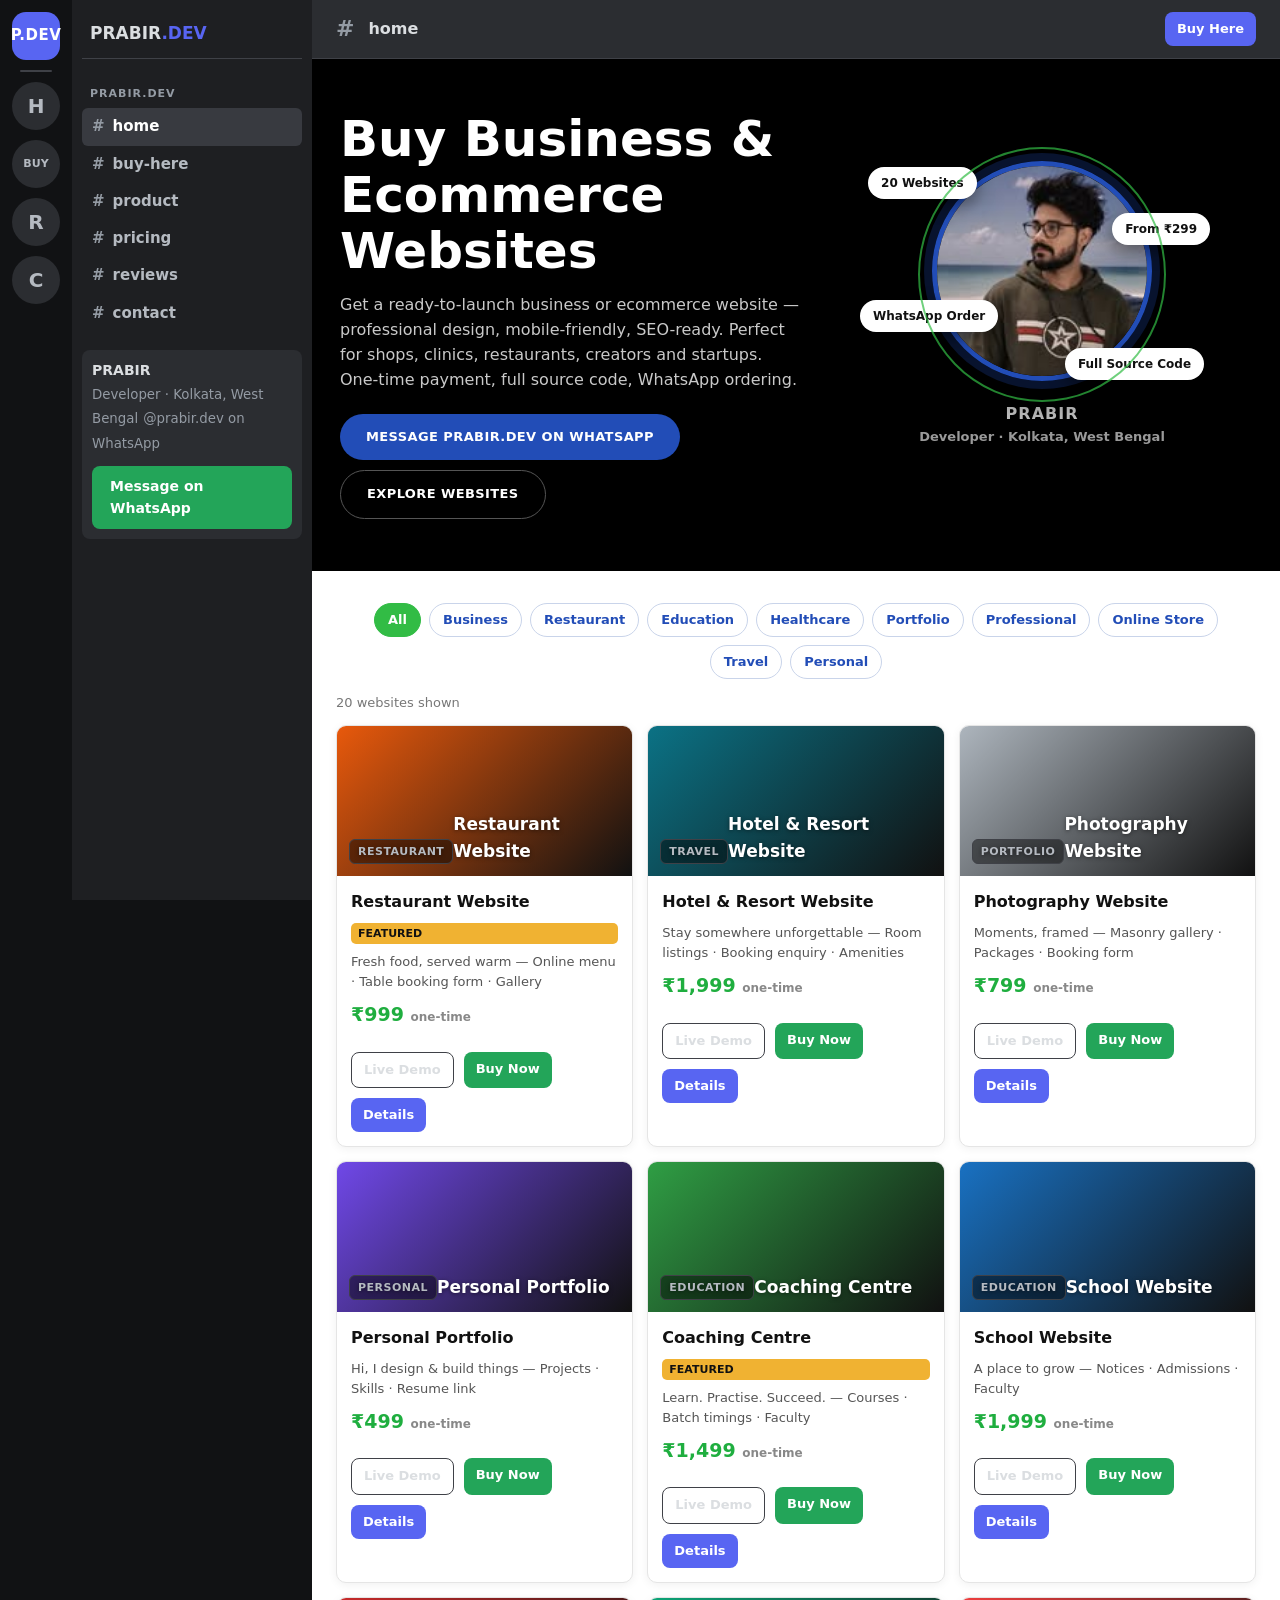
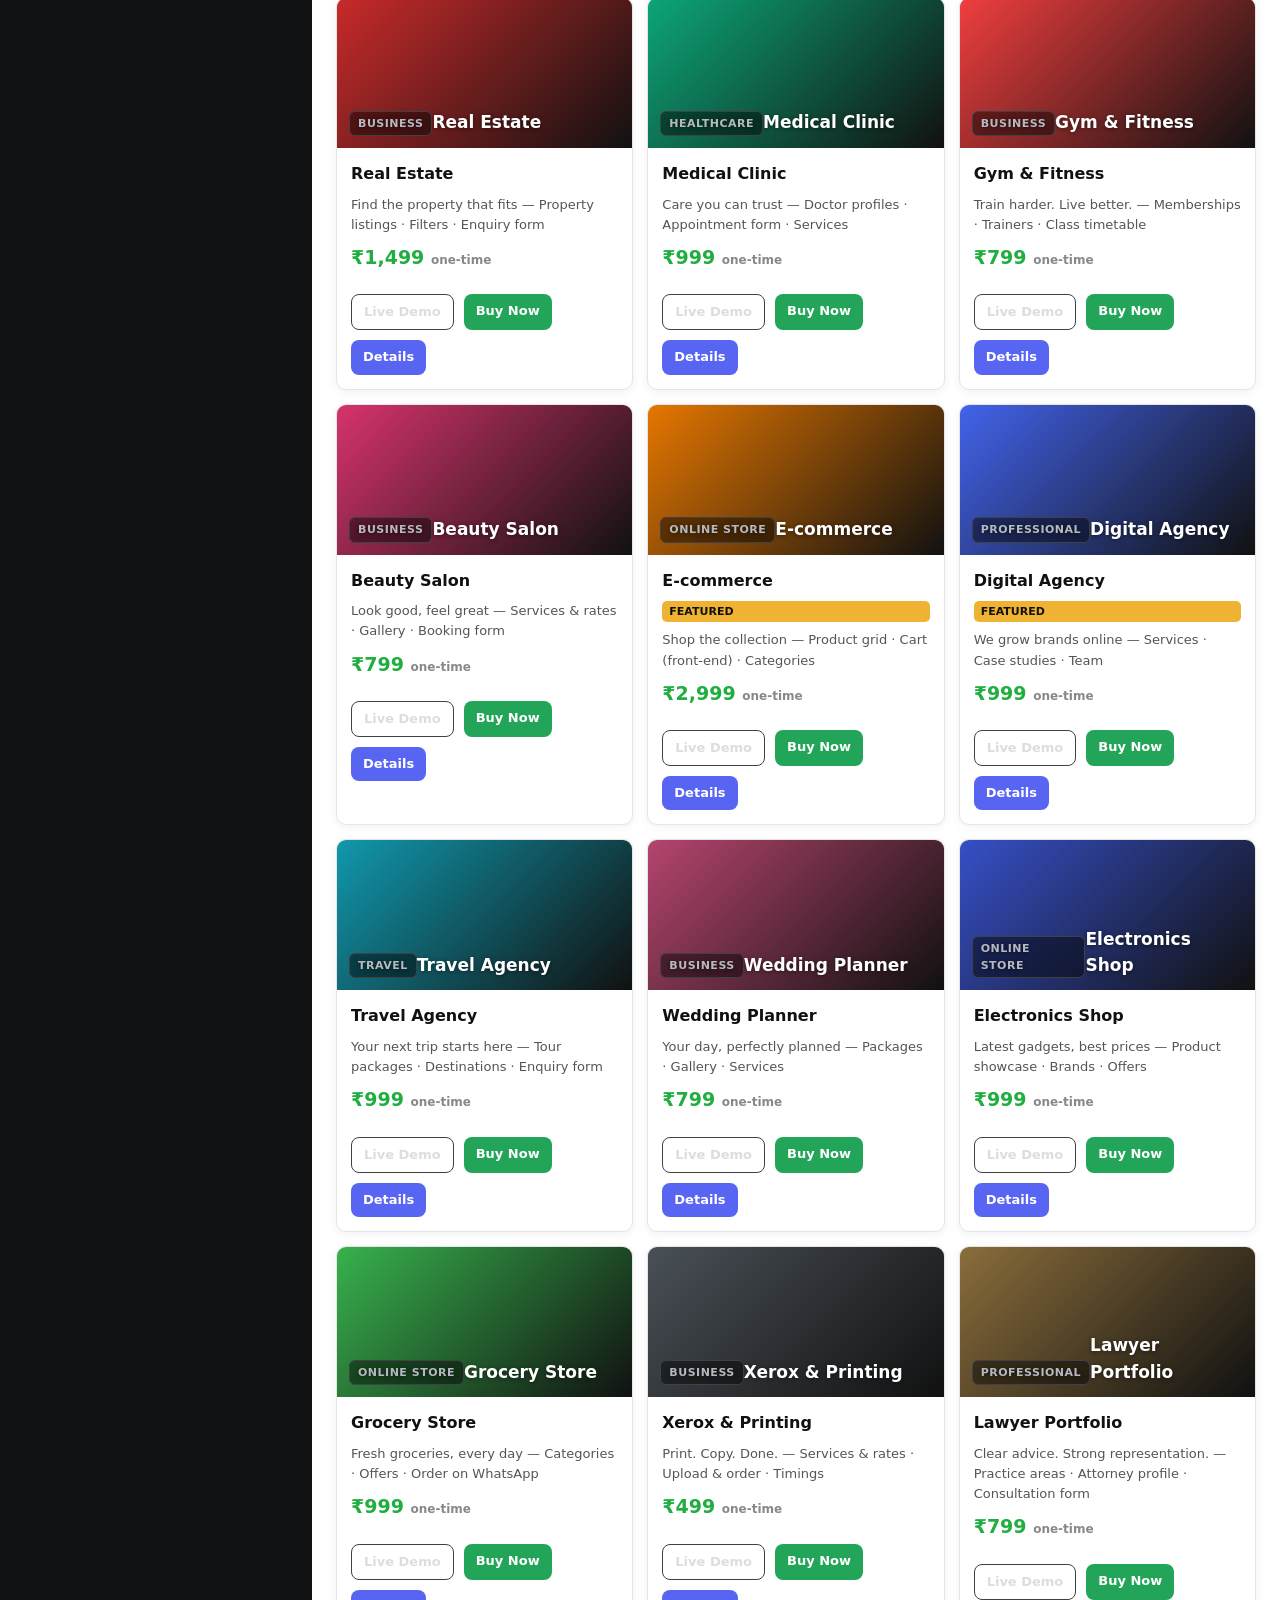
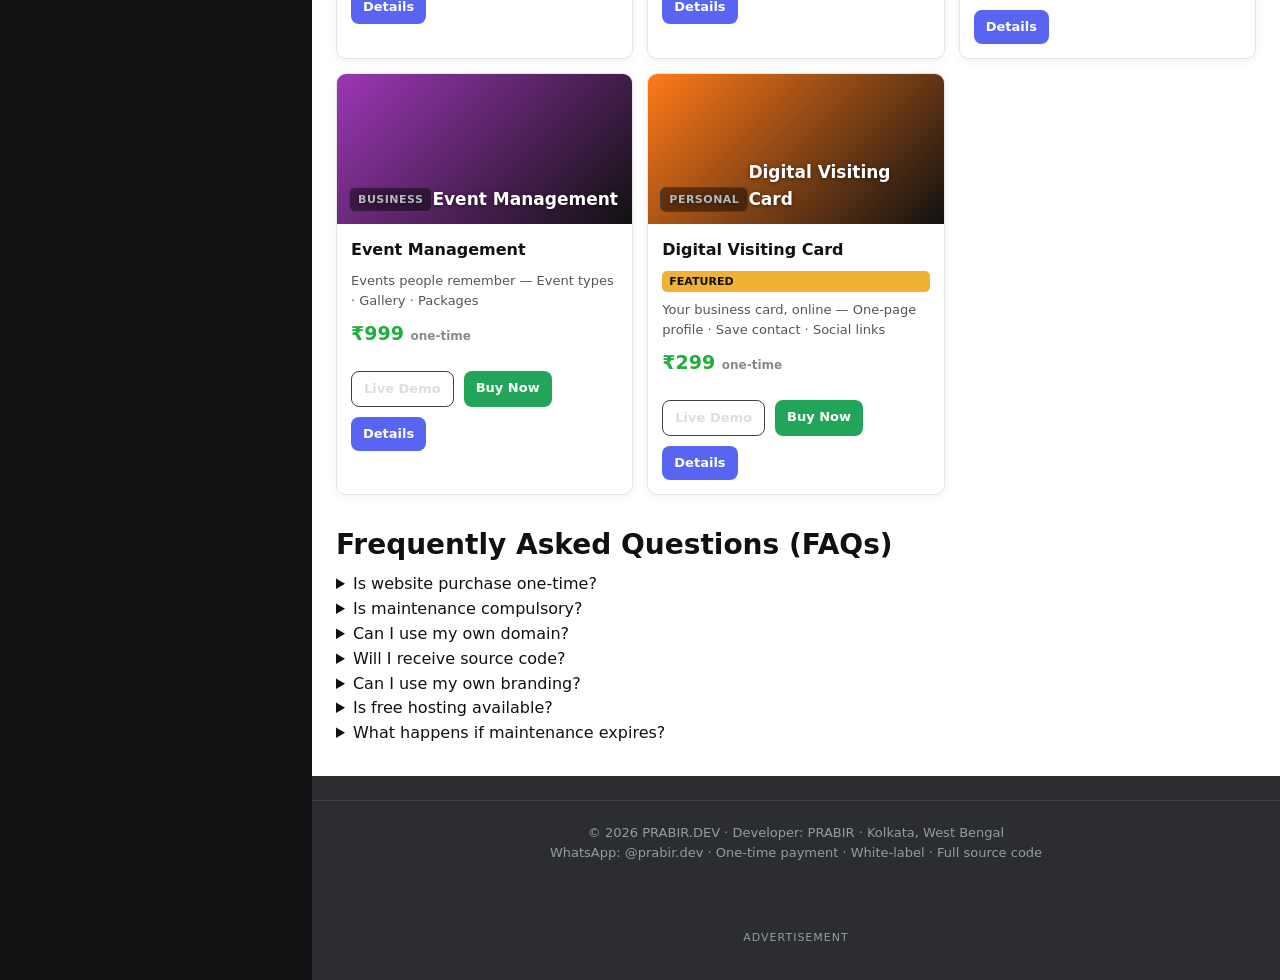
==== commit 65fa90fe: "Redesign home page itheit-style — black hero with animated face logo, white shop grid with filter pi" ====
--- a/index.html
+++ b/index.html
@@ -46,37 +46,35 @@
     </header>
     <div class="content">
 
-      <!-- HOME -->
+      <!-- HOME — itheit-style shop landing: black hero + white grid + FAQ -->
       <div class="view" id="view-home">
-        <div class="hero">
-          <h2>Your business deserves its own website.</h2>
-          <p>Professional ready-made websites. Affordable pricing. Complete ownership. Pick a design, pay once on WhatsApp, get the full source code.</p>
-          <div class="btnrow">
-            <a class="btn" href="#/buy">Explore Websites</a>
-            <a class="btn green" href="https://wa.me/918777824316?text=Hello%20PRABIR.DEV!%20I%27d%20like%20to%20know%20more%20about%20your%20websites." target="_blank" rel="noopener">Message PRABIR.DEV on WhatsApp</a>
+        <div class="shop-hero">
+          <div class="shop-hero-text">
+            <h2>Buy Business &amp; Ecommerce Websites</h2>
+            <p>Get a ready-to-launch business or ecommerce website — professional design, mobile-friendly, SEO-ready. Perfect for shops, clinics, restaurants, creators and startups. One-time payment, full source code, WhatsApp ordering.</p>
+            <div class="btnrow">
+              <a class="btn shop-cta" href="https://wa.me/918777824316?text=Hello%20PRABIR.DEV!%20I%20need%20a%20website.%20Please%20help%20me." target="_blank" rel="noopener">Message PRABIR.DEV on WhatsApp</a>
+              <a class="btn shop-cta ghost-light" href="#/buy">Explore Websites</a>
+            </div>
+          </div>
+          <div class="shop-hero-art">
+            <div class="face-wrap">
+              <img class="face-logo" src="[data-uri]" alt="Prabir — PRABIR.DEV">
+              <span class="chip c1">20 Websites</span>
+              <span class="chip c2">From ₹299</span>
+              <span class="chip c3">WhatsApp Order</span>
+              <span class="chip c4">Full Source Code</span>
+            </div>
+            <p class="face-name">PRABIR <span>Developer · Kolkata, West Bengal</span></p>
           </div>
         </div>
-        <section class="block">
-          <h2>Featured Websites</h2>
-          <p class="sub">Most popular picks — one-time price, white-label, full source code.</p>
-          <div class="grid" id="featuredRow"></div>
+        <section class="shop-section">
+          <div class="pillrow shop-pills" id="homePills"></div>
+          <p class="count" id="homeCount"></p>
+          <div class="grid shop-grid" id="homeGrid"></div>
         </section>
-        <section class="block">
-          <h2>Why Choose Us</h2>
-          <p class="sub">Built for small businesses, creators and shops.</p>
-          <div class="grid" id="whyGrid"></div>
-        </section>
-        <section class="block">
-          <h2>How It Works</h2>
-          <p class="sub">Payment is manual UPI — never auto-confirmed.</p>
-          <div class="steps" id="howSteps"></div>
-        </section>
-        <section class="block">
-          <h2>About PRABIR.DEV</h2>
-          <p class="sub">PRABIR.DEV is a digital website service brand providing affordable, professional and modern ready-made websites. Our mission is to help businesses, entrepreneurs and individuals establish their online presence at affordable prices. Developer: PRABIR · Kolkata, West Bengal.</p>
-        </section>
-        <section class="block faq">
-          <h2>Frequently Asked Questions</h2>
+        <section class="shop-section shop-faq">
+          <h2>Frequently Asked Questions (FAQs)</h2>
           <div id="faqList"></div>
         </section>
       </div>
@@ -144,7 +142,7 @@
           <div id="reviewList"></div>
           <form class="review-form" id="reviewForm">
             <h3>Write a review</h3>
-            <p class="demo-note">Reviews are stored locally in this demo and will be shared publicly once Google sign-in is connected. No account is created until then.</p>
+            <p class="demo-note">Google sign-in is required to post a review — your Google name will appear with your review. Reviews are stored in this browser for now; shared public reviews across all visitors need a backend.</p>
             <div class="row2">
               <div>
                 <label for="revName">Your name</label>
--- a/style.css
+++ b/style.css
@@ -127,3 +127,50 @@
   .detail{grid-template-columns:1fr}
   .content{padding:16px}
 }
+
+/* ---- home: itheit-style shop landing (light) ---- */
+#view-home{background:#fff;color:#111;margin:-24px -24px 0;padding-bottom:30px}
+.shop-hero{background:#000;color:#fff;padding:52px 28px;display:grid;grid-template-columns:1.05fr .95fr;gap:28px;align-items:center}
+.shop-hero h2{font-size:clamp(30px,4.4vw,50px);line-height:1.12;font-weight:800;color:#fff}
+.shop-hero p{color:#c9c9c9;margin:14px 0 22px;max-width:560px}
+.shop-cta{background:#224DB7;border-radius:999px;padding:13px 26px;text-transform:uppercase;font-size:13px;letter-spacing:.4px}
+.shop-cta:hover{background:#1a3d94}
+.shop-cta.ghost-light{background:transparent;border:1px solid #555;color:#fff}
+.shop-cta.ghost-light:hover{background:#222}
+.shop-hero-art{text-align:center}
+.face-wrap{position:relative;display:inline-block}
+.face-logo{width:220px;height:220px;border-radius:50%;object-fit:cover;border:5px solid #224DB7;box-shadow:0 0 0 8px rgba(34,77,183,.25),0 18px 44px rgba(0,0,0,.55);animation:faceFloat 4s ease-in-out infinite}
+.face-wrap::after{content:"";position:absolute;inset:-14px;border-radius:50%;border:2px solid rgba(50,188,69,.7);animation:ringPulse 2.6s ease-out infinite;pointer-events:none}
+@keyframes faceFloat{0%,100%{transform:translateY(0)}50%{transform:translateY(-14px)}}
+@keyframes ringPulse{0%{transform:scale(.96);opacity:.9}100%{transform:scale(1.12);opacity:0}}
+.face-wrap .chip{position:absolute;background:#fff;color:#111;border-radius:999px;padding:7px 13px;font-size:12px;font-weight:800;box-shadow:0 6px 18px rgba(0,0,0,.45);animation:chipFloat 3.4s ease-in-out infinite;white-space:nowrap}
+.chip.c1{top:6px;left:-64px;animation-delay:.2s}
+.chip.c2{top:52px;right:-58px;animation-delay:.9s}
+.chip.c3{bottom:56px;left:-72px;animation-delay:1.5s}
+.chip.c4{bottom:8px;right:-52px;animation-delay:2.1s}
+@keyframes chipFloat{0%,100%{transform:translateY(0)}50%{transform:translateY(-9px)}}
+.face-name{color:#fff;font-weight:800;margin-top:18px;letter-spacing:1px}
+.face-name span{display:block;color:#9a9a9a;font-weight:600;font-size:13px;letter-spacing:0}
+.shop-section{max-width:1060px;margin:0 auto;padding:28px 24px 0}
+.shop-pills{justify-content:center;margin:4px 0 14px}
+#view-home .pill{background:#fff;border:1px solid #c9d4ea;color:#224DB7}
+#view-home .pill.active{background:#32BC45;border-color:#32BC45;color:#fff}
+#view-home .shop-grid .card{background:#fff;border:1px solid #e5e5e5;box-shadow:0 2px 10px rgba(0,0,0,.06)}
+#view-home .thumb{height:150px}
+#view-home .cardbody h3{color:#111}
+#view-home .cardbody .feat{color:#555}
+#view-home .price{color:#1fae3f}
+#view-home .price small{color:#888}
+#view-home .count{color:#777}
+.shop-faq h2{font-size:28px;font-weight:800;color:#111;margin-bottom:6px}
+#view-home .faq details{background:#fff;border:0;border-bottom:1px solid #e5e5e5;border-radius:0;padding:16px 4px}
+#view-home .faq summary{color:#111}
+#view-home .faq p{color:#555}
+@media (max-width:900px){
+  #view-home{margin:-16px -16px 0}
+  .shop-hero{grid-template-columns:1fr;padding:36px 20px;text-align:center}
+  .shop-hero p{margin-left:auto;margin-right:auto}
+  .shop-hero .btnrow{justify-content:center}
+  .face-logo{width:180px;height:180px}
+  .face-wrap .chip{display:none}
+}
